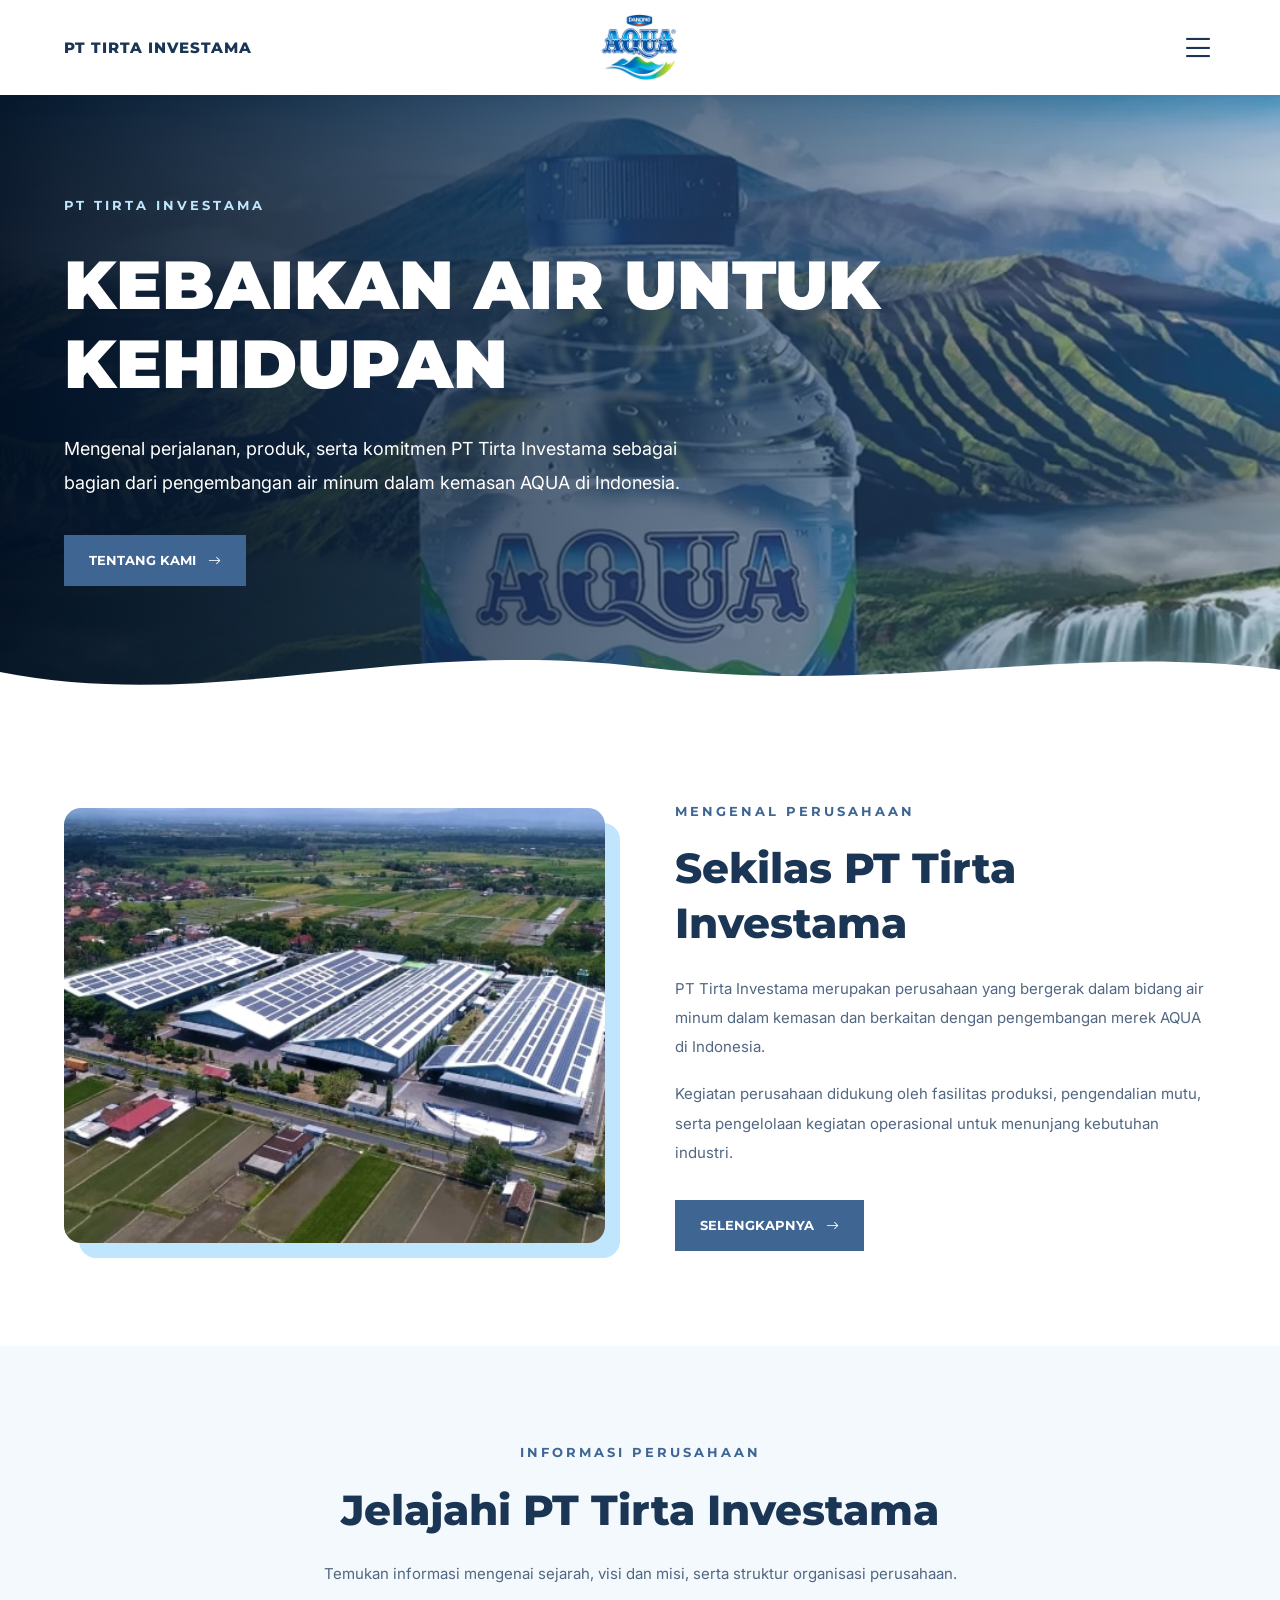
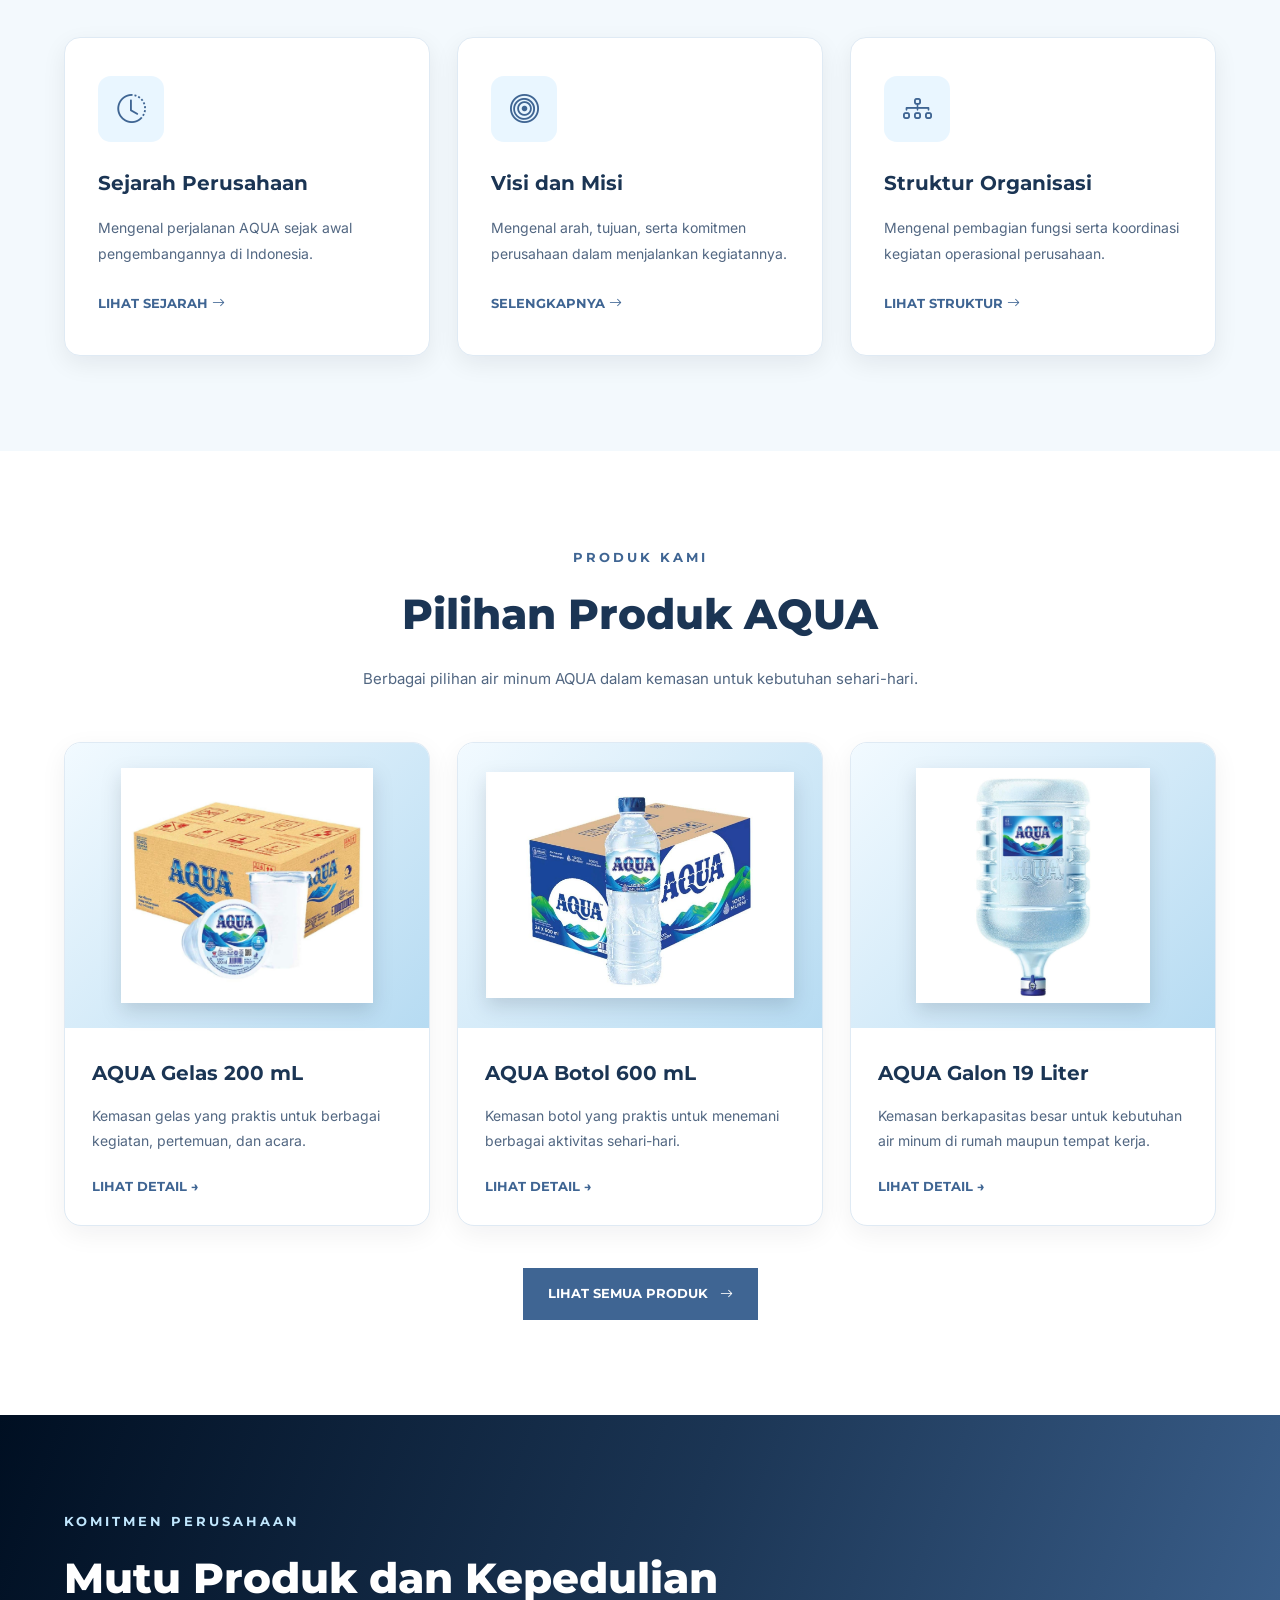
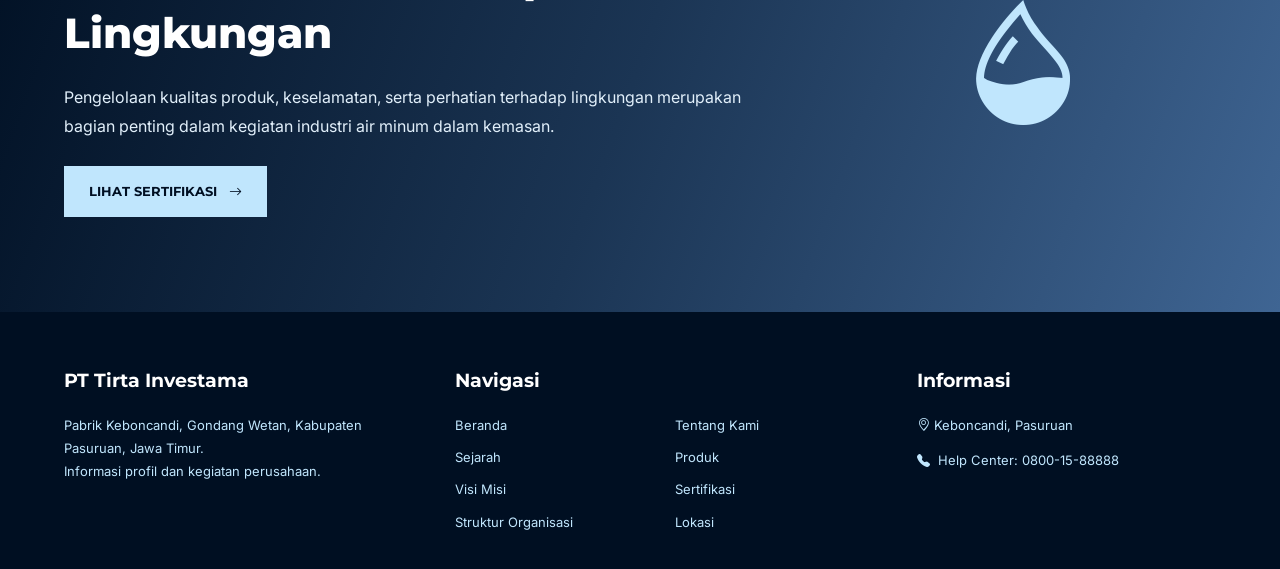
==== index.html @ d55385ab "Fix index page and navigation links" ====
<!DOCTYPE html>
<html lang="id">
<head>
<meta charset="UTF-8">
<meta name="viewport" content="width=device-width, initial-scale=1.0">

<title>Beranda | PT Tirta Investama</title>

<link href="https://fonts.googleapis.com/css2?family=Montserrat:wght@400;500;600;700;800;900&family=Inter:wght@400;500;600;700&display=swap" rel="stylesheet">

<link href="https://cdn.jsdelivr.net/npm/bootstrap-icons@1.11.3/font/bootstrap-icons.min.css" rel="stylesheet">

<style>

/* =====================================
   WARNA DAN FONT
===================================== */

:root {
    --light: #C0E6FD;
    --soft: #80AAD3;
    --medium: #5B86B6;
    --primary: #3F6593;
    --navy: #1B3554;
    --dark: #000F22;
    --bg: #F3F9FD;
}

* {
    margin: 0;
    padding: 0;
    box-sizing: border-box;
}

html {
    scroll-behavior: smooth;
}

body {
    font-family: "Inter", sans-serif;
    color: var(--navy);
    line-height: 1.8;
    background: white;
}

h1, h2, h3, h4 {
    font-family: "Montserrat", sans-serif;
}

a {
    text-decoration: none;
    color: inherit;
}

button {
    border: none;
    background: none;
    cursor: pointer;
}

.container {
    width: 90%;
    max-width: 1250px;
    margin: auto;
}

/* =====================================
   NAVBAR
===================================== */

.navbar {
    position: sticky;
    top: 0;
    z-index: 1000;
    background: white;
    box-shadow: 0 3px 18px rgba(0,15,34,.08);
}

.nav-inner {
    max-width: 1500px;
    min-height: 95px;
    margin: auto;
    padding: 10px 5%;

    display: grid;
    grid-template-columns: 1fr auto 1fr;
    align-items: center;
    gap: 15px;
}

.brand {
    font-family: "Montserrat", sans-serif;
    font-size: 15px;
    font-weight: 800;
    letter-spacing: 1px;
}

.nav-logo {
    justify-self: center;
}

.nav-logo img {
    display: block;
    width: 110px;
    height: 75px;
    object-fit: contain;
}

.menu-btn {
    justify-self: end;
    color: var(--navy);
    font-size: 35px;
    line-height: 1;
}

/* =====================================
   OVERLAY MENU
===================================== */

.overlay {
    position: fixed;
    inset: 0;
    z-index: 1100;

    background: rgba(0,15,34,.6);

    opacity: 0;
    visibility: hidden;
    transition: .3s;
}

.overlay.show {
    opacity: 1;
    visibility: visible;
}

/* =====================================
   MENU SAMPING
===================================== */

.sidebar {
    position: fixed;
    top: 0;
    right: 0;
    z-index: 1200;

    width: 480px;
    max-width: 92%;
    height: 100vh;
    height: 100dvh;

    background: white;
    overflow-y: auto;

    transform: translateX(105%);
    transition: transform .35s ease;
}

.sidebar.show {
    transform: translateX(0);
}

.sidebar-top {
    height: 100px;
    padding: 20px 35px;

    display: flex;
    align-items: center;
    justify-content: flex-end;
}

.close-btn {
    font-size: 30px;
    color: var(--navy);
}

.sidebar-links {
    display: flex;
    flex-direction: column;
    padding: 0 40px 30px;
}

.sidebar-links a {
    display: flex;
    align-items: center;
    justify-content: space-between;

    min-height: 76px;
    padding: 15px 0;

    border-bottom: 1px solid #E5E7EB;

    font-family: "Montserrat", sans-serif;
    font-size: 18px;
    font-weight: 700;
    color: #333;
}

.sidebar-links a:hover,
.sidebar-links a.active {
    color: var(--primary);
}

.sidebar-bottom {
    background: var(--navy);
    padding: 22px 40px;
}

.sidebar-bottom a {
    display: flex;
    align-items: center;
    justify-content: space-between;

    min-height: 67px;
    border-bottom: 1px solid #ffffff40;

    color: white;

    font-family: "Montserrat", sans-serif;
    font-size: 14px;
    font-weight: 600;
}

.sidebar-bottom a:last-child {
    border-bottom: none;
}

.sidebar-bottom a:hover {
    color: var(--light);
}

/* =====================================
   HERO BERANDA
===================================== */

.hero {
    position: relative;
    min-height: 610px;

    display: flex;
    align-items: center;

    overflow: hidden;
    background: var(--dark);
}

.hero-img {
    position: absolute;
    inset: 0;

    width: 100%;
    height: 100%;
    object-fit: cover;
}

.hero-overlay {
    position: absolute;
    inset: 0;

    background: linear-gradient(
        90deg,
        rgba(0,15,34,.94),
        rgba(27,53,84,.70),
        rgba(63,101,147,.25)
    );
}

.hero-content {
    position: relative;
    z-index: 2;

    width: 90%;
    max-width: 1250px;
    margin: auto;

    padding: 95px 0 115px;
    color: white;
}

.eyebrow {
    display: block;

    font-family: "Montserrat", sans-serif;
    font-size: 13px;
    font-weight: 700;
    letter-spacing: 3px;

    color: var(--light);
}

.hero h1 {
    max-width: 820px;

    margin: 28px 0;

    font-size: clamp(38px, 5.3vw, 72px);
    font-weight: 900;
    line-height: 1.17;
}

.hero p {
    max-width: 650px;
    font-size: 18px;
    line-height: 1.9;
}

.hero-wave {
    position: absolute;
    bottom: -1px;
    left: 0;
    width: 100%;
    line-height: 0;
}

.hero-wave svg {
    display: block;
    width: 100%;
    height: 68px;
}

/* =====================================
   TOMBOL
===================================== */

.btn {
    display: inline-flex;
    align-items: center;
    justify-content: center;
    gap: 12px;

    padding: 14px 25px;

    background: var(--primary);
    color: white;

    font-family: "Montserrat", sans-serif;
    font-size: 13px;
    font-weight: 700;

    transition: .25s;
}

.btn:hover {
    background: var(--navy);
}

.btn-light {
    background: var(--light);
    color: var(--dark);
}

.btn-light:hover {
    background: white;
    color: var(--dark);
}

.hero .btn {
    margin-top: 35px;
}

/* =====================================
   SECTION UMUM
===================================== */

.section {
    padding: 95px 0;
}

.section-soft {
    background: var(--bg);
}

.section-label {
    display: block;

    font-family: "Montserrat", sans-serif;
    font-size: 13px;
    font-weight: 700;
    letter-spacing: 3px;

    color: var(--primary);
}

.section-title {
    font-size: clamp(29px,4vw,42px);
    font-weight: 800;
    line-height: 1.3;

    margin: 18px 0 23px;
}

.section-text {
    color: #526782;
    font-size: 15px;
    line-height: 1.95;
}

.center-heading {
    max-width: 790px;
    margin: 0 auto 50px;
    text-align: center;
}

.center-heading p {
    color: #526782;
    font-size: 15px;
}

/* =====================================
   PROFIL PERUSAHAAN
===================================== */

.profile-grid {
    display: grid;
    grid-template-columns: 1fr 1fr;
    align-items: center;
    gap: 70px;
}

.profile-image {
    position: relative;
}

.profile-image img {
    display: block;

    width: 100%;
    height: 435px;
    object-fit: cover;

    border-radius: 17px;
    box-shadow: 15px 15px 0 var(--light);
}

.profile-content p {
    margin-bottom: 18px;
}

.profile-content .btn {
    margin-top: 15px;
}

/* =====================================
   KARTU INFORMASI PERUSAHAAN
===================================== */

.link-grid {
    display: grid;
    grid-template-columns: repeat(3,minmax(0,1fr));
    gap: 27px;
}

.link-card {
    background: white;

    padding: 38px 33px;

    border: 1px solid #DFEAF4;
    border-radius: 16px;

    box-shadow: 0 8px 25px rgba(0,15,34,.07);
    transition: .3s;
}

.link-card:hover {
    transform: translateY(-6px);
}

.link-icon {
    display: grid;
    place-items: center;

    width: 66px;
    height: 66px;

    font-size: 29px;
    color: var(--primary);

    background: #E9F6FF;
    border-radius: 13px;

    margin-bottom: 23px;
}

.link-card h3 {
    font-size: 20px;
    margin-bottom: 14px;
}

.link-card p {
    color: #526782;
    font-size: 14px;
    margin-bottom: 22px;
}

.link-card a {
    color: var(--primary);

    font-family: "Montserrat", sans-serif;
    font-size: 13px;
    font-weight: 700;
}

/* =====================================
   PRODUK
===================================== */

.product-grid {
    display: grid;
    grid-template-columns: repeat(3,minmax(0,1fr));
    gap: 27px;
}

.product-card {
    display: flex;
    flex-direction: column;

    background: white;

    border: 1px solid #DFEAF4;
    border-radius: 17px;

    overflow: hidden;
    box-shadow: 0 8px 27px rgba(0,15,34,.06);

    transition: .3s;
}

.product-card:hover {
    transform: translateY(-5px);
}

.product-photo {
    height: 285px;
    padding: 28px;

    display: flex;
    align-items: center;
    justify-content: center;

    background: linear-gradient(
        135deg,
        #F2FAFF,
        #B6DBF2
    );
}

.product-photo img {
    display: block;

    max-width: 100%;
    max-height: 235px;
    object-fit: contain;

    filter: drop-shadow(
        0 8px 10px rgba(0,15,34,.14)
    );
}

.product-body {
    flex: 1;
    padding: 27px;

    display: flex;
    flex-direction: column;
}

.product-body h3 {
    font-size: 20px;
    margin-bottom: 12px;
}

.product-body p {
    font-size: 14px;
    color: #526782;
    flex: 1;
}

.product-body a {
    margin-top: 22px;

    color: var(--primary);

    font-family: "Montserrat", sans-serif;
    font-size: 13px;
    font-weight: 700;
}

.section-action {
    text-align: center;
    margin-top: 42px;
}

/* =====================================
   KOMITMEN
===================================== */

.commitment {
    background: linear-gradient(
        110deg,
        #000F22,
        #1B3554,
        #3F6593
    );

    color: white;
}

.commitment-grid {
    display: grid;
    grid-template-columns: 1.3fr .7fr;
    gap: 50px;
    align-items: center;
}

.commitment .section-label {
    color: var(--light);
}

.commitment p {
    max-width: 700px;
    margin-bottom: 25px;
    color: #E1EFFA;
}

.commitment-icon {
    font-size: 125px;
    text-align: center;
    color: var(--light);
}

/* =====================================
   FOOTER
===================================== */

.footer {
    background: var(--dark);
    color: white;

    padding: 52px 5% 35px;
}

.footer-grid {
    max-width: 1250px;
    margin: auto;

    display: grid;
    grid-template-columns: 1fr 1.2fr .85fr;
    gap: 40px;
}

.footer h3 {
    font-size: 19px;
    margin-bottom: 15px;
}

.footer p,
.footer a {
    font-size: 13px;
    color: var(--light);
    line-height: 1.8;
}

.footer-nav {
    display: grid;
    grid-template-columns: repeat(2,minmax(0,1fr));
    gap: 9px 17px;
}

.footer a:hover {
    color: white;
}

.help-link {
    display: inline-flex;
    align-items: center;
    gap: 8px;

    margin-top: 12px;
}

/* =====================================
   RESPONSIVE
===================================== */

@media(max-width:950px) {

    .profile-grid,
    .commitment-grid {
        grid-template-columns: 1fr;
    }

    .link-grid,
    .product-grid {
        grid-template-columns: repeat(2,minmax(0,1fr));
    }

    .footer-grid {
        grid-template-columns: 1fr;
    }
}

@media(max-width:650px) {

    .nav-inner {
        min-height: 75px;
        padding: 8px 18px;
    }

    .brand {
        font-size: 10px;
        max-width: 120px;
    }

    .nav-logo img {
        width: 85px;
        height: 60px;
    }

    .menu-btn {
        font-size: 30px;
    }

    .sidebar-links {
        padding: 0 25px 25px;
    }

    .sidebar-links a {
        font-size: 16px;
        min-height: 70px;
    }

    .sidebar-bottom {
        padding: 20px 25px;
    }

    .hero {
        min-height: 490px;
    }

    .hero-content {
        padding: 75px 0 100px;
    }

    .hero p {
        font-size: 15px;
    }

    .section {
        padding: 65px 0;
    }

    .profile-image img {
        height: 280px;
    }

    .link-grid,
    .product-grid {
        grid-template-columns: 1fr;
    }

    .commitment-icon {
        font-size: 70px;
    }
}

</style>
</head>

<body>

<!-- =====================================
     NAVBAR
===================================== -->

<header class="navbar">

    <div class="nav-inner">

        <div class="brand">
            PT TIRTA INVESTAMA
        </div>

        <a href="index.html" class="nav-logo">

            <img
                src="Logo AQUA.jpg"
                alt="Logo AQUA">

        </a>

        <button
            class="menu-btn"
            id="openMenu"
            type="button"
            aria-label="Buka menu"
            aria-controls="sidebar"
            aria-expanded="false">

            <i class="bi bi-list"></i>

        </button>

    </div>

</header>

<!-- =====================================
     MENU HAMBURGER
===================================== -->

<div class="overlay" id="overlay"></div>

<aside
    class="sidebar"
    id="sidebar"
    aria-label="Navigasi website"
    aria-hidden="true"
    inert>

    <div class="sidebar-top">

        <button
            class="close-btn"
            id="closeMenu"
            type="button"
            aria-label="Tutup menu">

            <i class="bi bi-x-lg"></i>

        </button>

    </div>

    <nav class="sidebar-links">

        <a href="index.html" class="active">
            Beranda <span>›</span>
        </a>

        <a href="2beranda.html">
            Tentang Kami <span>›</span>
        </a>

        <a href="3sejarah.html">
            Sejarah Perusahaan <span>›</span>
        </a>

        <a href="4produk.html">
            Produk Kami <span>›</span>
        </a>

        <a href="6visimisi.html">
            Visi dan Misi <span>›</span>
        </a>

        <a href="7sertifikasi.html">
            Sertifikasi <span>›</span>
        </a>

        <a href="8struktural.html">
            Struktur Organisasi <span>›</span>
        </a>

    </nav>

    <div class="sidebar-bottom">

        <a href="9lokasi.html">
            LOKASI PERUSAHAAN <span>›</span>
        </a>

        <a href="tel:08001588888">
            HELP CENTER: 0800-15-88888

            <i class="bi bi-telephone"></i>
        </a>

    </div>

</aside>

<main>

<!-- =====================================
     HERO BERANDA
===================================== -->

<section class="hero">

    <img
        class="hero-img"
        src="gambar gunung.webp"
        alt="Pemandangan pegunungan dan produk AQUA">

    <div class="hero-overlay"></div>

    <div class="hero-content">

        <span class="eyebrow">
            PT TIRTA INVESTAMA
        </span>

        <h1>
            KEBAIKAN AIR UNTUK KEHIDUPAN
        </h1>

        <p>
            Mengenal perjalanan, produk,
            serta komitmen PT Tirta Investama
            sebagai bagian dari pengembangan
            air minum dalam kemasan AQUA
            di Indonesia.
        </p>

        <a href="2beranda.html" class="btn">

            TENTANG KAMI

            <i class="bi bi-arrow-right"></i>

        </a>

    </div>

    <div class="hero-wave">

        <svg
            viewBox="0 0 1440 90"
            preserveAspectRatio="none"
            xmlns="http://www.w3.org/2000/svg">

            <path
                fill="#ffffff"
                d="M0 45 C240 100 440 0 720 38
                   C1000 78 1200 5 1440 42
                   L1440 90 L0 90 Z"/>

        </svg>

    </div>

</section>

<!-- =====================================
     SEKILAS PERUSAHAAN
===================================== -->

<section class="section">

    <div class="container profile-grid">

        <div class="profile-image">

            <img
                src="pabrik.jpg"
                alt="Foto fasilitas pabrik AQUA">

        </div>

        <div class="profile-content">

            <span class="section-label">
                MENGENAL PERUSAHAAN
            </span>

            <h2 class="section-title">
                Sekilas PT Tirta Investama
            </h2>

            <p class="section-text">
                PT Tirta Investama merupakan perusahaan
                yang bergerak dalam bidang air minum
                dalam kemasan dan berkaitan dengan
                pengembangan merek AQUA di Indonesia.
            </p>

            <p class="section-text">
                Kegiatan perusahaan didukung oleh
                fasilitas produksi, pengendalian mutu,
                serta pengelolaan kegiatan operasional
                untuk menunjang kebutuhan industri.
            </p>

            <a href="2beranda.html" class="btn">

                SELENGKAPNYA

                <i class="bi bi-arrow-right"></i>

            </a>

        </div>

    </div>

</section>

<!-- =====================================
     INFORMASI PERUSAHAAN
===================================== -->

<section class="section section-soft">

    <div class="container">

        <div class="center-heading">

            <span class="section-label">
                INFORMASI PERUSAHAAN
            </span>

            <h2 class="section-title">
                Jelajahi PT Tirta Investama
            </h2>

            <p>
                Temukan informasi mengenai sejarah,
                visi dan misi, serta struktur organisasi
                perusahaan.
            </p>

        </div>

        <div class="link-grid">

            <!-- SEJARAH -->

            <article class="link-card">

                <div class="link-icon">
                    <i class="bi bi-clock-history"></i>
                </div>

                <h3>Sejarah Perusahaan</h3>

                <p>
                    Mengenal perjalanan AQUA
                    sejak awal pengembangannya
                    di Indonesia.
                </p>

                <a href="3sejarah.html">

                    LIHAT SEJARAH

                    <i class="bi bi-arrow-right"></i>

                </a>

            </article>

            <!-- VISI MISI -->

            <article class="link-card">

                <div class="link-icon">
                    <i class="bi bi-bullseye"></i>
                </div>

                <h3>Visi dan Misi</h3>

                <p>
                    Mengenal arah, tujuan,
                    serta komitmen perusahaan
                    dalam menjalankan kegiatannya.
                </p>

                <a href="6visimisi.html">

                    SELENGKAPNYA

                    <i class="bi bi-arrow-right"></i>

                </a>

            </article>

            <!-- STRUKTUR ORGANISASI -->

            <article class="link-card">

                <div class="link-icon">
                    <i class="bi bi-diagram-3"></i>
                </div>

                <h3>Struktur Organisasi</h3>

                <p>
                    Mengenal pembagian fungsi
                    serta koordinasi kegiatan
                    operasional perusahaan.
                </p>

                <a href="8struktural.html">

                    LIHAT STRUKTUR

                    <i class="bi bi-arrow-right"></i>

                </a>

            </article>

        </div>

    </div>

</section>

<!-- =====================================
     PRODUK KAMI
===================================== -->

<section class="section">

    <div class="container">

        <div class="center-heading">

            <span class="section-label">
                PRODUK KAMI
            </span>

            <h2 class="section-title">
                Pilihan Produk AQUA
            </h2>

            <p>
                Berbagai pilihan air minum AQUA
                dalam kemasan untuk kebutuhan
                sehari-hari.
            </p>

        </div>

        <div class="product-grid">

            <!-- PRODUK GELAS -->

            <article class="product-card">

                <div class="product-photo">

                    <img
                        data-image="gelas 200ml"
                        alt="AQUA Gelas 200 mL">

                </div>

                <div class="product-body">

                    <h3>AQUA Gelas 200 mL</h3>

                    <p>
                        Kemasan gelas yang praktis
                        untuk berbagai kegiatan,
                        pertemuan, dan acara.
                    </p>

                    <a href="5detailproduk.html?produk=gelas-200">
                        LIHAT DETAIL →
                    </a>

                </div>

            </article>

            <!-- PRODUK BOTOL -->

            <article class="product-card">

                <div class="product-photo">

                    <img
                        data-image="600 ml"
                        alt="AQUA Botol 600 mL">

                </div>

                <div class="product-body">

                    <h3>AQUA Botol 600 mL</h3>

                    <p>
                        Kemasan botol yang praktis
                        untuk menemani berbagai
                        aktivitas sehari-hari.
                    </p>

                    <a href="5detailproduk.html?produk=botol-600">
                        LIHAT DETAIL →
                    </a>

                </div>

            </article>

            <!-- PRODUK GALON -->

            <article class="product-card">

                <div class="product-photo">

                    <img
                        data-image="galon"
                        alt="AQUA Galon 19 Liter">

                </div>

                <div class="product-body">

                    <h3>AQUA Galon 19 Liter</h3>

                    <p>
                        Kemasan berkapasitas besar
                        untuk kebutuhan air minum
                        di rumah maupun tempat kerja.
                    </p>

                    <a href="5detailproduk.html?produk=galon-19">
                        LIHAT DETAIL →
                    </a>

                </div>

            </article>

        </div>

        <div class="section-action">

            <a href="4produk.html" class="btn">

                LIHAT SEMUA PRODUK

                <i class="bi bi-arrow-right"></i>

            </a>

        </div>

    </div>

</section>

<!-- =====================================
     KOMITMEN PERUSAHAAN
===================================== -->

<section class="section commitment">

    <div class="container commitment-grid">

        <div>

            <span class="section-label">
                KOMITMEN PERUSAHAAN
            </span>

            <h2 class="section-title">
                Mutu Produk dan Kepedulian Lingkungan
            </h2>

            <p>
                Pengelolaan kualitas produk,
                keselamatan, serta perhatian
                terhadap lingkungan merupakan
                bagian penting dalam kegiatan
                industri air minum dalam kemasan.
            </p>

            <a href="7sertifikasi.html" class="btn btn-light">

                LIHAT SERTIFIKASI

                <i class="bi bi-arrow-right"></i>

            </a>

        </div>

        <div class="commitment-icon">

            <i class="bi bi-droplet-half"></i>

        </div>

    </div>

</section>

</main>

<!-- =====================================
     FOOTER TANPA KONTAK KAMI
===================================== -->

<footer class="footer">

    <div class="footer-grid">

        <!-- PROFIL PERUSAHAAN -->

        <div>

            <h3>PT Tirta Investama</h3>

            <p>
                Pabrik Keboncandi,
                Gondang Wetan,
                Kabupaten Pasuruan,
                Jawa Timur.
            </p>

            <p>
                Informasi profil dan kegiatan perusahaan.
            </p>

        </div>

        <!-- NAVIGASI -->

        <div>

            <h3>Navigasi</h3>

            <nav class="footer-nav">

                <a href="index.html">
                    Beranda
                </a>

                <a href="2beranda.html">
                    Tentang Kami
                </a>

                <a href="3sejarah.html">
                    Sejarah
                </a>

                <a href="4produk.html">
                    Produk
                </a>

                <a href="6visimisi.html">
                    Visi Misi
                </a>

                <a href="7sertifikasi.html">
                    Sertifikasi
                </a>

                <a href="8struktural.html">
                    Struktur Organisasi
                </a>

                <a href="9lokasi.html">
                    Lokasi
                </a>

            </nav>

        </div>

        <!-- INFORMASI -->

        <div>

            <h3>Informasi</h3>

            <p>

                <i class="bi bi-geo-alt"></i>

                Keboncandi, Pasuruan

            </p>

            <a
                class="help-link"
                href="tel:08001588888">

                <i class="bi bi-telephone-fill"></i>

                Help Center: 0800-15-88888

            </a>

        </div>

    </div>

</footer>

<!-- =====================================
     JAVASCRIPT
===================================== -->

<script>

/* =====================================
   MENU HAMBURGER
===================================== */

const sidebar =
    document.getElementById("sidebar");

const overlay =
    document.getElementById("overlay");

const openBtn =
    document.getElementById("openMenu");

const closeBtn =
    document.getElementById("closeMenu");

let focusBeforeMenu = null;

function openNav() {

    focusBeforeMenu = document.activeElement;

    sidebar.removeAttribute("inert");

    sidebar.classList.add("show");

    overlay.classList.add("show");

    sidebar.setAttribute(
        "aria-hidden",
        "false"
    );

    openBtn.setAttribute(
        "aria-expanded",
        "true"
    );

    document.body.style.overflow = "hidden";

    closeBtn.focus();
}

function closeNav() {

    sidebar.classList.remove("show");

    overlay.classList.remove("show");

    sidebar.setAttribute(
        "aria-hidden",
        "true"
    );

    sidebar.setAttribute("inert", "");

    openBtn.setAttribute(
        "aria-expanded",
        "false"
    );

    document.body.style.overflow = "";

    if (focusBeforeMenu) {
        focusBeforeMenu.focus();
    }
}

openBtn.addEventListener(
    "click",
    openNav
);

closeBtn.addEventListener(
    "click",
    closeNav
);

overlay.addEventListener(
    "click",
    closeNav
);

document.addEventListener(
    "keydown",
    function(event) {

        if (
            event.key === "Escape" &&
            sidebar.classList.contains("show")
        ) {
            closeNav();
        }
    }
);

/* =====================================
   MEMUAT GAMBAR PRODUK OTOMATIS
===================================== */

const extensions = [
    ".jpg",
    ".jpeg",
    ".png",
    ".webp",
    ".jfif",
    ".JPG",
    ".JPEG",
    ".PNG",
    ".WEBP",
    ".JFIF"
];

document.querySelectorAll(
    "[data-image]"
).forEach(function(img) {

    const baseName = img.dataset.image;

    let index = 0;

    img.style.visibility = "hidden";

    function tryImage() {

        if (index >= extensions.length) {
            return;
        }

        const fileName =
            baseName + extensions[index++];

        const testImage = new Image();

        testImage.onload = function() {

            img.src = fileName;

            img.style.visibility = "visible";
        };

        testImage.onerror = tryImage;

        testImage.src = fileName;
    }

    tryImage();

});

</script>

</body>
</html>
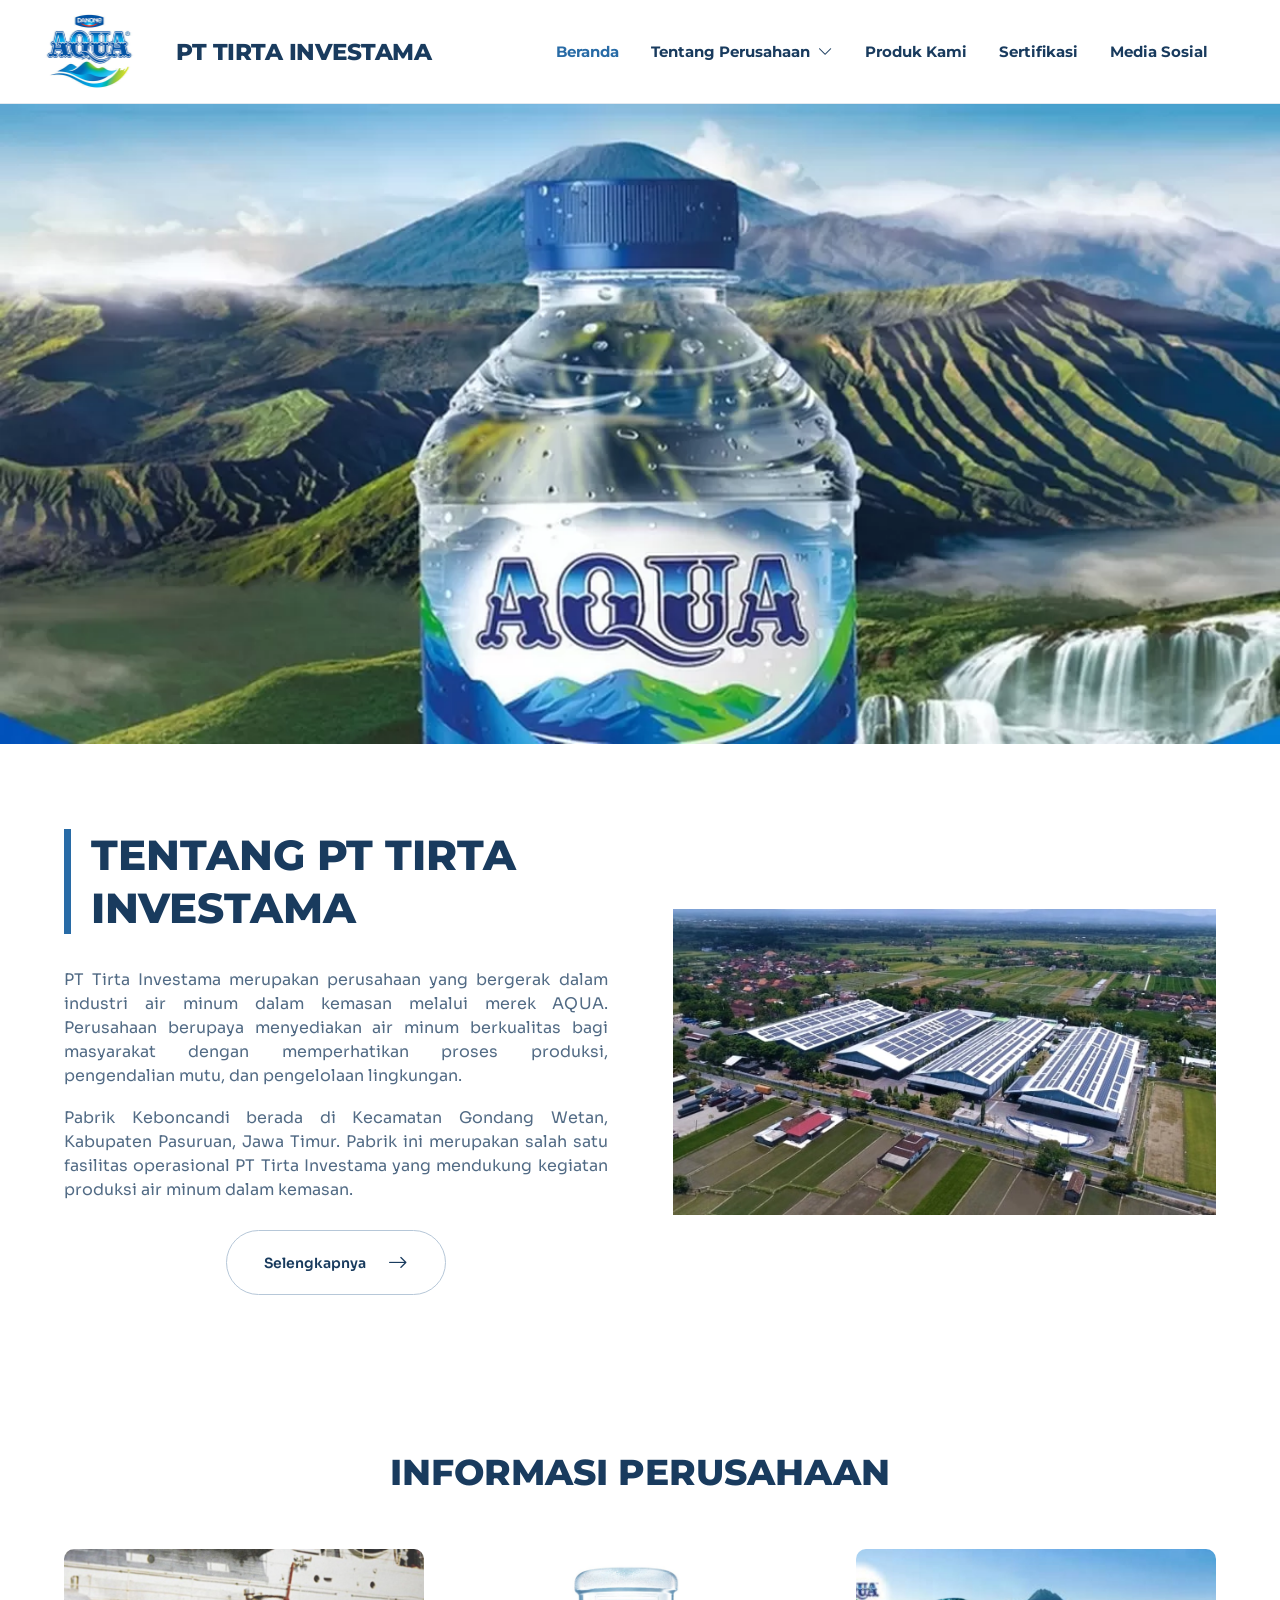
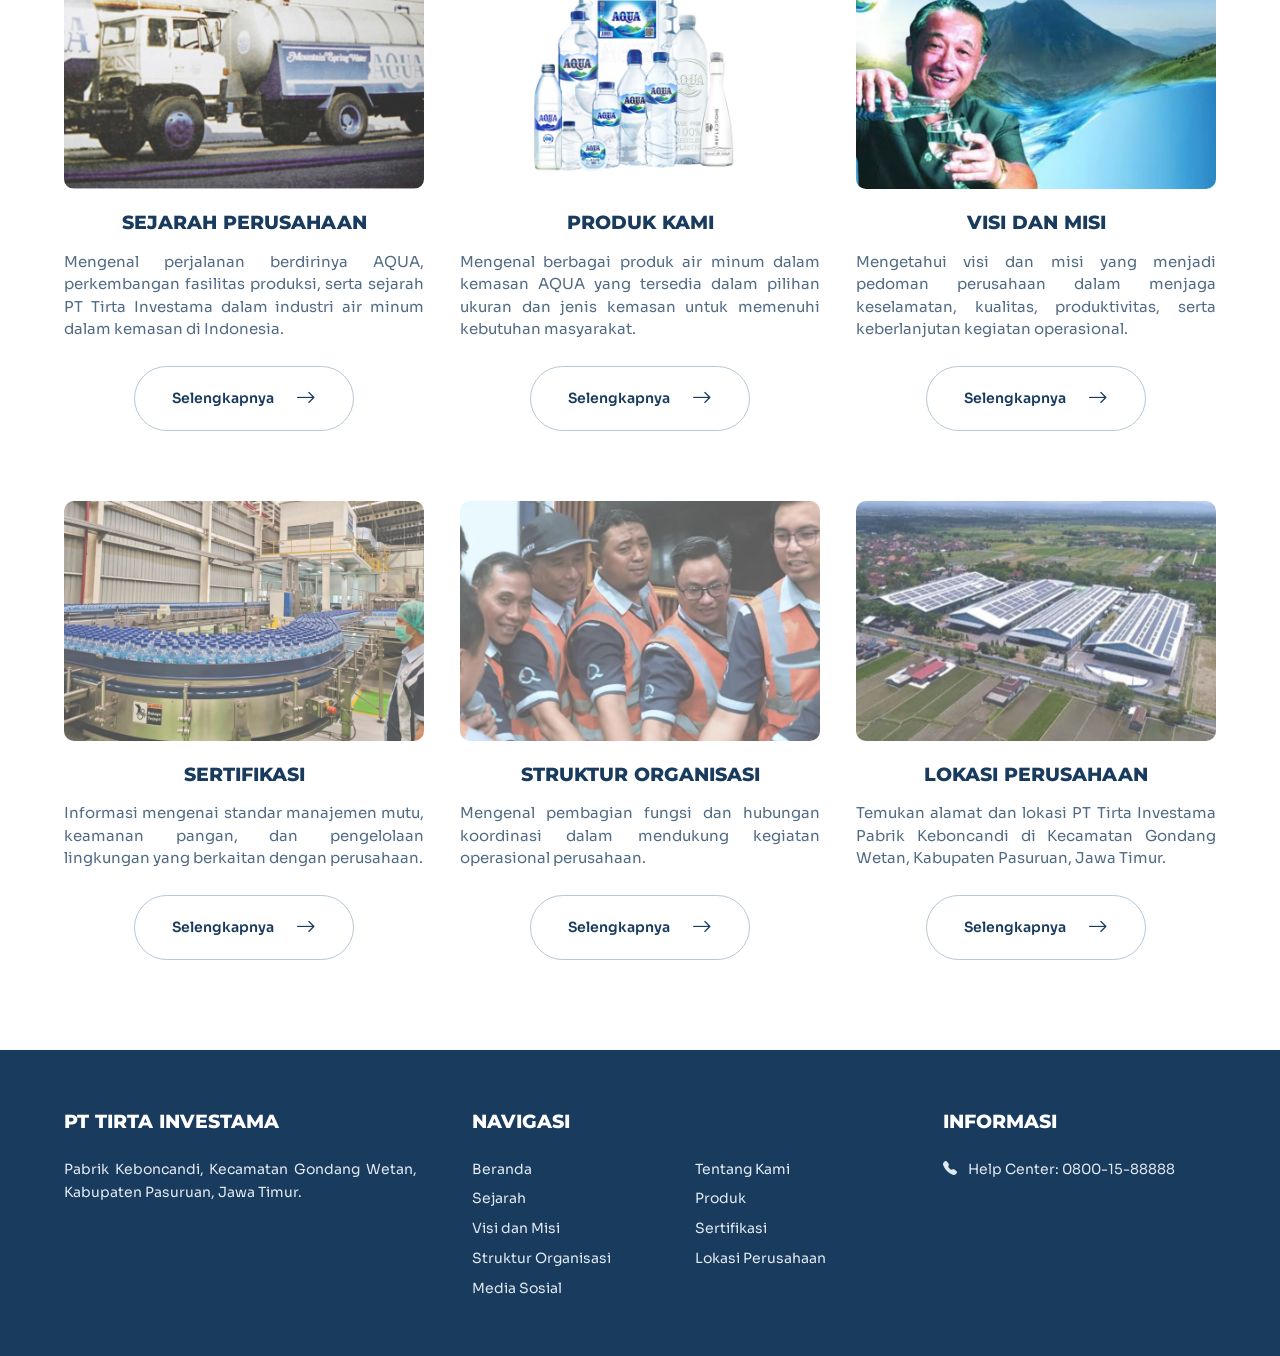
==== commit 4cbaff7e: "first commit" ====
--- a/index.html
+++ b/index.html
@@ -1,29 +1,21 @@
+
 <!DOCTYPE html>
 <html lang="id">
 <head>
 <meta charset="UTF-8">
 <meta name="viewport" content="width=device-width, initial-scale=1.0">
-
 <title>Beranda | PT Tirta Investama</title>
 
-<link href="https://fonts.googleapis.com/css2?family=Montserrat:wght@400;500;600;700;800;900&family=Inter:wght@400;500;600;700&display=swap" rel="stylesheet">
-
+<link href="https://fonts.googleapis.com/css2?family=Montserrat:wght@400;500;600;700;800;900&family=Sora:wght@400;500;600;700;800&display=swap" rel="stylesheet">
 <link href="https://cdn.jsdelivr.net/npm/bootstrap-icons@1.11.3/font/bootstrap-icons.min.css" rel="stylesheet">
 
 <style>
-
-/* =====================================
-   WARNA DAN FONT
-===================================== */
-
 :root {
-    --light: #C0E6FD;
-    --soft: #80AAD3;
-    --medium: #5B86B6;
-    --primary: #3F6593;
-    --navy: #1B3554;
-    --dark: #000F22;
-    --bg: #F3F9FD;
+    --navy: #193b5e;
+    --primary: #286ba6;
+    --text: #526b85;
+    --bg: #f2f8fd;
+    --border: #e2e9f0;
 }
 
 * {
@@ -37,1515 +29,1143 @@
 }
 
 body {
-    font-family: "Inter", sans-serif;
+    font-family: "Sora", sans-serif;
     color: var(--navy);
-    line-height: 1.8;
     background: white;
-}
-
-h1, h2, h3, h4 {
-    font-family: "Montserrat", sans-serif;
+    overflow-x: hidden;
 }
 
 a {
+    color: inherit;
     text-decoration: none;
-    color: inherit;
 }
 
 button {
+    font: inherit;
     border: none;
     background: none;
     cursor: pointer;
 }
 
-.container {
-    width: 90%;
-    max-width: 1250px;
-    margin: auto;
-}
-
 /* =====================================
-   NAVBAR
+   HEADER PUTIH - TETAP
 ===================================== */
 
 .navbar {
     position: sticky;
     top: 0;
     z-index: 1000;
-    background: white;
-    box-shadow: 0 3px 18px rgba(0,15,34,.08);
+    width: 100%;
+    background: #fff;
+    border-bottom: 1px solid var(--border);
 }
 
 .nav-inner {
-    max-width: 1500px;
-    min-height: 95px;
-    margin: auto;
-    padding: 10px 5%;
-
-    display: grid;
-    grid-template-columns: 1fr auto 1fr;
+    width: 100%;
+    min-height: 103px;
+    padding: 0 5% 0 20px;
+    display: flex;
     align-items: center;
-    gap: 15px;
+    justify-content: space-between;
+    gap: 20px;
 }
 
 .brand {
+    display: flex;
+    align-items: center;
+    gap: 16px;
+    flex-shrink: 0;
+}
+
+.brand img {
+    width: 140px;
+    height: 75px;
+    display: block;
+    object-fit: contain;
+}
+
+.brand-text {
     font-family: "Montserrat", sans-serif;
-    font-size: 15px;
+    font-size: 23px;
     font-weight: 800;
-    letter-spacing: 1px;
-}
-
-.nav-logo {
-    justify-self: center;
-}
-
-.nav-logo img {
-    display: block;
-    width: 110px;
-    height: 75px;
-    object-fit: contain;
-}
-
-.menu-btn {
-    justify-self: end;
+    letter-spacing: -0.5px;
     color: var(--navy);
-    font-size: 35px;
-    line-height: 1;
-}
-
-/* =====================================
-   OVERLAY MENU
-===================================== */
-
-.overlay {
-    position: fixed;
-    inset: 0;
-    z-index: 1100;
-
-    background: rgba(0,15,34,.6);
-
-    opacity: 0;
-    visibility: hidden;
-    transition: .3s;
-}
-
-.overlay.show {
-    opacity: 1;
-    visibility: visible;
-}
-
-/* =====================================
-   MENU SAMPING
-===================================== */
-
-.sidebar {
-    position: fixed;
-    top: 0;
-    right: 0;
-    z-index: 1200;
-
-    width: 480px;
-    max-width: 92%;
-    height: 100vh;
-    height: 100dvh;
-
-    background: white;
-    overflow-y: auto;
-
-    transform: translateX(105%);
-    transition: transform .35s ease;
-}
-
-.sidebar.show {
-    transform: translateX(0);
-}
-
-.sidebar-top {
-    height: 100px;
-    padding: 20px 35px;
-
+    white-space: nowrap;
+}
+
+.nav-links {
+    margin-left: auto;
     display: flex;
     align-items: center;
     justify-content: flex-end;
-}
-
-.close-btn {
-    font-size: 30px;
+    gap: 16px;
+}
+
+.nav-links > a,
+.dropdown-toggle {
+    display: inline-flex;
+    align-items: center;
+    gap: 8px;
+    padding: 12px 8px;
+    font-family: "Montserrat", sans-serif;
+    font-size: 15px;
+    font-weight: 700;
     color: var(--navy);
-}
-
-.sidebar-links {
+    white-space: nowrap;
+    transition: color 0.2s;
+}
+
+.nav-links > a:hover,
+.nav-links > a.active,
+.dropdown-toggle:hover,
+.dropdown-toggle[aria-expanded="true"] {
+    color: var(--primary);
+}
+
+.dropdown {
+    position: relative;
+}
+
+.dropdown-menu {
+    position: absolute;
+    top: calc(100% + 6px);
+    left: 0;
+    min-width: 240px;
+    padding: 9px 0;
+    background: white;
+    border: 1px solid #e0eaf2;
+    border-radius: 8px;
+    box-shadow: 0 12px 30px rgba(0,20,50,.12);
+    opacity: 0;
+    visibility: hidden;
+    transform: translateY(8px);
+    transition: .2s;
+    z-index: 1100;
+}
+
+.dropdown.open .dropdown-menu {
+    opacity: 1;
+    visibility: visible;
+    transform: translateY(0);
+}
+
+.dropdown-menu a {
+    display: block;
+    padding: 12px 18px;
+    font-family: "Montserrat", sans-serif;
+    font-size: 13px;
+    font-weight: 600;
+    color: var(--navy);
+}
+
+.dropdown-menu a:hover,
+.dropdown-menu a.active {
+    background: var(--bg);
+    color: var(--primary);
+}
+
+.mobile-toggle {
+    display: none;
+    color: var(--navy);
+    font-size: 28px;
+}
+
+/* =====================================
+   FOTO HEADER GUNUNG
+   HANYA GAMBAR, TANPA TULISAN
+===================================== */
+
+.hero-banner {
+    width: 100%;
+    overflow: hidden;
+    background: white;
+}
+
+.hero-banner img {
+    display: block;
+    width: 100%;
+    height: auto;
+    object-fit: contain;
+}
+
+/* =====================================
+   TENTANG PT TIRTA INVESTAMA
+===================================== */
+
+.about-section {
+    padding: 85px 5%;
+    background: white;
+}
+
+.container {
+    width: 100%;
+    max-width: 1400px;
+    margin: 0 auto;
+}
+
+.about-grid {
+    display: grid;
+    grid-template-columns: 1fr 1fr;
+    align-items: center;
+    gap: 65px;
+}
+
+.about-text h2 {
+    font-family: "Montserrat", sans-serif;
+    font-size: clamp(30px, 3.5vw, 42px);
+    font-weight: 800;
+    line-height: 1.25;
+    padding-left: 20px;
+    border-left: 7px solid var(--primary);
+    margin-bottom: 34px;
+}
+
+.about-text p {
+    font-family: "Sora", sans-serif;
+    font-size: 16px;
+    font-weight: 400;
+    line-height: 1.5;
+    color: var(--text);
+    text-align: justify;
+    text-justify: inter-word;
+    margin-bottom: 18px;
+}
+
+.about-image img {
+    display: block;
+    width: 100%;
+    height: auto;
+    max-height: 440px;
+    object-fit: cover;
+}
+
+.about-button {
+    text-align: center;
+    margin-top: 28px;
+}
+
+/* =====================================
+   TOMBOL
+===================================== */
+
+.btn-more {
+    display: inline-flex;
+    align-items: center;
+    justify-content: center;
+    gap: 22px;
+    min-width: 220px;
+    padding: 19px 28px;
+    background: white;
+    color: var(--navy);
+    border: 1px solid #b6c7d8;
+    border-radius: 40px;
+    font-family: "Sora", sans-serif;
+    font-size: 14px;
+    font-weight: 600;
+    transition: .25s;
+}
+
+.btn-more i {
+    font-size: 20px;
+}
+
+.btn-more:hover {
+    color: white;
+    background: var(--primary);
+    border-color: var(--primary);
+}
+
+/* =====================================
+   ENAM KARTU INFORMASI PERUSAHAAN
+===================================== */
+
+.information-section {
+    padding: 70px 5% 90px;
+    background: white;
+}
+
+.information-title {
+    font-family: "Montserrat", sans-serif;
+    font-size: clamp(28px, 3vw, 36px);
+    font-weight: 800;
+    text-align: center;
+    margin-bottom: 55px;
+}
+
+.information-grid {
+    display: grid;
+    grid-template-columns: repeat(3, minmax(0, 1fr));
+    column-gap: 36px;
+    row-gap: 70px;
+}
+
+.information-card {
     display: flex;
     flex-direction: column;
-    padding: 0 40px 30px;
-}
-
-.sidebar-links a {
-    display: flex;
-    align-items: center;
-    justify-content: space-between;
-
-    min-height: 76px;
-    padding: 15px 0;
-
-    border-bottom: 1px solid #E5E7EB;
-
-    font-family: "Montserrat", sans-serif;
-    font-size: 18px;
-    font-weight: 700;
-    color: #333;
-}
-
-.sidebar-links a:hover,
-.sidebar-links a.active {
-    color: var(--primary);
-}
-
-.sidebar-bottom {
-    background: var(--navy);
-    padding: 22px 40px;
-}
-
-.sidebar-bottom a {
-    display: flex;
-    align-items: center;
-    justify-content: space-between;
-
-    min-height: 67px;
-    border-bottom: 1px solid #ffffff40;
-
-    color: white;
-
-    font-family: "Montserrat", sans-serif;
-    font-size: 14px;
-    font-weight: 600;
-}
-
-.sidebar-bottom a:last-child {
-    border-bottom: none;
-}
-
-.sidebar-bottom a:hover {
-    color: var(--light);
-}
-
-/* =====================================
-   HERO BERANDA
-===================================== */
-
-.hero {
-    position: relative;
-    min-height: 610px;
-
-    display: flex;
-    align-items: center;
-
+    min-width: 0;
+}
+
+.information-image {
+    width: 100%;
+    height: 240px;
+    margin-bottom: 20px;
     overflow: hidden;
-    background: var(--dark);
-}
-
-.hero-img {
-    position: absolute;
-    inset: 0;
-
+    border-radius: 10px;
+    background: var(--bg);
+}
+
+.information-image img {
+    display: block;
     width: 100%;
     height: 100%;
     object-fit: cover;
-}
-
-.hero-overlay {
-    position: absolute;
-    inset: 0;
-
-    background: linear-gradient(
-        90deg,
-        rgba(0,15,34,.94),
-        rgba(27,53,84,.70),
-        rgba(63,101,147,.25)
-    );
-}
-
-.hero-content {
-    position: relative;
-    z-index: 2;
-
-    width: 90%;
-    max-width: 1250px;
-    margin: auto;
-
-    padding: 95px 0 115px;
+    transition: transform .3s;
+}
+
+.information-card:hover .information-image img {
+    transform: scale(1.03);
+}
+
+.information-card h3 {
+    font-family: "Montserrat", sans-serif;
+    font-size: 19px;
+    font-weight: 800;
+    line-height: 1.45;
+    text-align: center;
+    margin-bottom: 14px;
+}
+
+.information-card p {
+    flex: 1;
+    font-family: "Sora", sans-serif;
+    font-size: 15px;
+    font-weight: 400;
+    line-height: 1.5;
+    color: var(--text);
+    text-align: justify;
+    text-justify: inter-word;
+}
+
+.information-button {
+    text-align: center;
+    margin-top: 25px;
+}
+
+/* =====================================
+   FOOTER - TETAP TIGA KOLOM
+===================================== */
+
+.footer {
+    background: var(--navy);
     color: white;
-}
-
-.eyebrow {
-    display: block;
-
+    padding: 60px 5% 55px;
+}
+
+.footer-container {
+    max-width: 1400px;
+    margin: 0 auto;
+}
+
+.footer-grid {
+    display: grid;
+    grid-template-columns: 1.1fr 1.3fr .85fr;
+    gap: 55px;
+}
+
+.footer h3 {
     font-family: "Montserrat", sans-serif;
-    font-size: 13px;
-    font-weight: 700;
-    letter-spacing: 3px;
-
-    color: var(--light);
-}
-
-.hero h1 {
-    max-width: 820px;
-
-    margin: 28px 0;
-
-    font-size: clamp(38px, 5.3vw, 72px);
-    font-weight: 900;
-    line-height: 1.17;
-}
-
-.hero p {
-    max-width: 650px;
-    font-size: 18px;
-    line-height: 1.9;
-}
-
-.hero-wave {
-    position: absolute;
-    bottom: -1px;
-    left: 0;
-    width: 100%;
-    line-height: 0;
-}
-
-.hero-wave svg {
-    display: block;
-    width: 100%;
-    height: 68px;
-}
-
-/* =====================================
-   TOMBOL
-===================================== */
-
-.btn {
-    display: inline-flex;
-    align-items: center;
-    justify-content: center;
-    gap: 12px;
-
-    padding: 14px 25px;
-
-    background: var(--primary);
-    color: white;
-
-    font-family: "Montserrat", sans-serif;
-    font-size: 13px;
-    font-weight: 700;
-
-    transition: .25s;
-}
-
-.btn:hover {
-    background: var(--navy);
-}
-
-.btn-light {
-    background: var(--light);
-    color: var(--dark);
-}
-
-.btn-light:hover {
-    background: white;
-    color: var(--dark);
-}
-
-.hero .btn {
-    margin-top: 35px;
-}
-
-/* =====================================
-   SECTION UMUM
-===================================== */
-
-.section {
-    padding: 95px 0;
-}
-
-.section-soft {
-    background: var(--bg);
-}
-
-.section-label {
-    display: block;
-
-    font-family: "Montserrat", sans-serif;
-    font-size: 13px;
-    font-weight: 700;
-    letter-spacing: 3px;
-
-    color: var(--primary);
-}
-
-.section-title {
-    font-size: clamp(29px,4vw,42px);
+    font-size: 19px;
     font-weight: 800;
-    line-height: 1.3;
-
-    margin: 18px 0 23px;
-}
-
-.section-text {
-    color: #526782;
-    font-size: 15px;
-    line-height: 1.95;
-}
-
-.center-heading {
-    max-width: 790px;
-    margin: 0 auto 50px;
-    text-align: center;
-}
-
-.center-heading p {
-    color: #526782;
-    font-size: 15px;
-}
-
-/* =====================================
-   PROFIL PERUSAHAAN
-===================================== */
-
-.profile-grid {
+    margin-bottom: 25px;
+}
+
+.footer p,
+.footer a {
+    font-family: "Sora", sans-serif;
+    color: #e1eaf3;
+    font-size: 14px;
+    line-height: 1.7;
+}
+
+.footer p {
+    text-align: justify;
+}
+
+.footer-nav {
     display: grid;
     grid-template-columns: 1fr 1fr;
-    align-items: center;
-    gap: 70px;
-}
-
-.profile-image {
-    position: relative;
-}
-
-.profile-image img {
+    gap: 6px 30px;
+}
+
+.footer-nav a {
     display: block;
-
-    width: 100%;
-    height: 435px;
-    object-fit: cover;
-
-    border-radius: 17px;
-    box-shadow: 15px 15px 0 var(--light);
-}
-
-.profile-content p {
-    margin-bottom: 18px;
-}
-
-.profile-content .btn {
-    margin-top: 15px;
-}
-
-/* =====================================
-   KARTU INFORMASI PERUSAHAAN
-===================================== */
-
-.link-grid {
-    display: grid;
-    grid-template-columns: repeat(3,minmax(0,1fr));
-    gap: 27px;
-}
-
-.link-card {
-    background: white;
-
-    padding: 38px 33px;
-
-    border: 1px solid #DFEAF4;
-    border-radius: 16px;
-
-    box-shadow: 0 8px 25px rgba(0,15,34,.07);
-    transition: .3s;
-}
-
-.link-card:hover {
-    transform: translateY(-6px);
-}
-
-.link-icon {
-    display: grid;
-    place-items: center;
-
-    width: 66px;
-    height: 66px;
-
-    font-size: 29px;
-    color: var(--primary);
-
-    background: #E9F6FF;
-    border-radius: 13px;
-
-    margin-bottom: 23px;
-}
-
-.link-card h3 {
-    font-size: 20px;
-    margin-bottom: 14px;
-}
-
-.link-card p {
-    color: #526782;
-    font-size: 14px;
-    margin-bottom: 22px;
-}
-
-.link-card a {
-    color: var(--primary);
-
-    font-family: "Montserrat", sans-serif;
-    font-size: 13px;
-    font-weight: 700;
-}
-
-/* =====================================
-   PRODUK
-===================================== */
-
-.product-grid {
-    display: grid;
-    grid-template-columns: repeat(3,minmax(0,1fr));
-    gap: 27px;
-}
-
-.product-card {
-    display: flex;
-    flex-direction: column;
-
-    background: white;
-
-    border: 1px solid #DFEAF4;
-    border-radius: 17px;
-
-    overflow: hidden;
-    box-shadow: 0 8px 27px rgba(0,15,34,.06);
-
-    transition: .3s;
-}
-
-.product-card:hover {
-    transform: translateY(-5px);
-}
-
-.product-photo {
-    height: 285px;
-    padding: 28px;
-
-    display: flex;
-    align-items: center;
-    justify-content: center;
-
-    background: linear-gradient(
-        135deg,
-        #F2FAFF,
-        #B6DBF2
-    );
-}
-
-.product-photo img {
-    display: block;
-
-    max-width: 100%;
-    max-height: 235px;
-    object-fit: contain;
-
-    filter: drop-shadow(
-        0 8px 10px rgba(0,15,34,.14)
-    );
-}
-
-.product-body {
-    flex: 1;
-    padding: 27px;
-
-    display: flex;
-    flex-direction: column;
-}
-
-.product-body h3 {
-    font-size: 20px;
-    margin-bottom: 12px;
-}
-
-.product-body p {
-    font-size: 14px;
-    color: #526782;
-    flex: 1;
-}
-
-.product-body a {
-    margin-top: 22px;
-
-    color: var(--primary);
-
-    font-family: "Montserrat", sans-serif;
-    font-size: 13px;
-    font-weight: 700;
-}
-
-.section-action {
-    text-align: center;
-    margin-top: 42px;
-}
-
-/* =====================================
-   KOMITMEN
-===================================== */
-
-.commitment {
-    background: linear-gradient(
-        110deg,
-        #000F22,
-        #1B3554,
-        #3F6593
-    );
-
+}
+
+.footer-nav a:hover,
+.footer-info a:hover {
     color: white;
-}
-
-.commitment-grid {
-    display: grid;
-    grid-template-columns: 1.3fr .7fr;
-    gap: 50px;
-    align-items: center;
-}
-
-.commitment .section-label {
-    color: var(--light);
-}
-
-.commitment p {
-    max-width: 700px;
-    margin-bottom: 25px;
-    color: #E1EFFA;
-}
-
-.commitment-icon {
-    font-size: 125px;
-    text-align: center;
-    color: var(--light);
-}
-
-/* =====================================
-   FOOTER
-===================================== */
-
-.footer {
-    background: var(--dark);
-    color: white;
-
-    padding: 52px 5% 35px;
-}
-
-.footer-grid {
-    max-width: 1250px;
-    margin: auto;
-
-    display: grid;
-    grid-template-columns: 1fr 1.2fr .85fr;
-    gap: 40px;
-}
-
-.footer h3 {
-    font-size: 19px;
-    margin-bottom: 15px;
-}
-
-.footer p,
-.footer a {
-    font-size: 13px;
-    color: var(--light);
-    line-height: 1.8;
-}
-
-.footer-nav {
-    display: grid;
-    grid-template-columns: repeat(2,minmax(0,1fr));
-    gap: 9px 17px;
-}
-
-.footer a:hover {
-    color: white;
-}
-
-.help-link {
-    display: inline-flex;
-    align-items: center;
-    gap: 8px;
-
-    margin-top: 12px;
+    text-decoration: underline;
+}
+
+.footer-info p {
+    text-align: left;
+}
+
+.footer-info i {
+    margin-right: 8px;
 }
 
 /* =====================================
    RESPONSIVE
 ===================================== */
 
-@media(max-width:950px) {
-
-    .profile-grid,
-    .commitment-grid {
+@media (max-width: 1250px) {
+    .brand img {
+        width: 115px;
+    }
+
+    .brand-text {
+        font-size: 19px;
+    }
+
+    .nav-links {
+        gap: 5px;
+    }
+
+    .nav-links > a,
+    .dropdown-toggle {
+        font-size: 13px;
+        padding: 12px 6px;
+    }
+
+    .footer-grid {
+        gap: 30px;
+    }
+}
+
+@media (max-width: 1050px) {
+    .nav-inner {
+        min-height: 85px;
+        padding: 10px 4%;
+        flex-wrap: wrap;
+    }
+
+    .mobile-toggle {
+        display: block;
+        margin-left: auto;
+    }
+
+    .nav-links {
+        display: none;
+        flex-direction: column;
+        align-items: stretch;
+        width: 100%;
+        margin: 0;
+        gap: 0;
+        padding: 12px 0;
+        border-top: 1px solid var(--border);
+    }
+
+    .nav-links.show {
+        display: flex;
+    }
+
+    .nav-links > a,
+    .dropdown-toggle {
+        width: 100%;
+        justify-content: space-between;
+        padding: 13px 10px;
+        font-size: 14px;
+    }
+
+    .dropdown-menu {
+        position: static;
+        display: none;
+        opacity: 1;
+        visibility: visible;
+        transform: none;
+        box-shadow: none;
+        border: none;
+        border-left: 3px solid #d9eaf7;
+        border-radius: 0;
+        margin-left: 12px;
+        padding: 0;
+    }
+
+    .dropdown.open .dropdown-menu {
+        display: block;
+    }
+
+    .about-grid {
         grid-template-columns: 1fr;
-    }
-
-    .link-grid,
-    .product-grid {
-        grid-template-columns: repeat(2,minmax(0,1fr));
+        gap: 35px;
+    }
+
+    .information-grid {
+        grid-template-columns: repeat(2, minmax(0, 1fr));
+    }
+}
+
+@media (max-width: 700px) {
+    .nav-inner {
+        padding: 10px 15px;
+    }
+
+    .brand {
+        gap: 8px;
+    }
+
+    .brand img {
+        width: 75px;
+        height: 55px;
+    }
+
+    .brand-text {
+        font-size: 12px;
+        white-space: normal;
+    }
+
+    .about-section {
+        padding: 55px 5%;
+    }
+
+    .about-text p {
+        font-size: 14px;
+    }
+
+    .information-section {
+        padding: 55px 5% 70px;
+    }
+
+    .information-grid {
+        grid-template-columns: 1fr;
+        row-gap: 55px;
+    }
+
+    .information-image {
+        height: 240px;
+    }
+
+    .information-card p {
+        font-size: 14px;
     }
 
     .footer-grid {
         grid-template-columns: 1fr;
-    }
-}
-
-@media(max-width:650px) {
-
-    .nav-inner {
-        min-height: 75px;
-        padding: 8px 18px;
-    }
-
-    .brand {
-        font-size: 10px;
-        max-width: 120px;
-    }
-
-    .nav-logo img {
-        width: 85px;
-        height: 60px;
-    }
-
-    .menu-btn {
-        font-size: 30px;
-    }
-
-    .sidebar-links {
-        padding: 0 25px 25px;
-    }
-
-    .sidebar-links a {
-        font-size: 16px;
-        min-height: 70px;
-    }
-
-    .sidebar-bottom {
-        padding: 20px 25px;
-    }
-
-    .hero {
-        min-height: 490px;
-    }
-
-    .hero-content {
-        padding: 75px 0 100px;
-    }
-
-    .hero p {
-        font-size: 15px;
-    }
-
-    .section {
-        padding: 65px 0;
-    }
-
-    .profile-image img {
-        height: 280px;
-    }
-
-    .link-grid,
-    .product-grid {
-        grid-template-columns: 1fr;
-    }
-
-    .commitment-icon {
-        font-size: 70px;
-    }
-}
-
+        gap: 30px;
+    }
+}
 </style>
 </head>
 
 <body>
 
 <!-- =====================================
-     NAVBAR
+     HEADER BERANDA
 ===================================== -->
 
 <header class="navbar">
-
     <div class="nav-inner">
 
-        <div class="brand">
-            PT TIRTA INVESTAMA
-        </div>
-
-        <a href="index.html" class="nav-logo">
-
+        <a href="index.html" class="brand">
             <img
+                id="logoHeader"
                 src="Logo AQUA.jpg"
                 alt="Logo AQUA">
 
+            <span class="brand-text">
+                PT TIRTA INVESTAMA
+            </span>
         </a>
 
         <button
-            class="menu-btn"
-            id="openMenu"
+            class="mobile-toggle"
+            id="mobileToggle"
             type="button"
-            aria-label="Buka menu"
-            aria-controls="sidebar"
+            aria-label="Buka navigasi"
+            aria-controls="navLinks"
             aria-expanded="false">
-
             <i class="bi bi-list"></i>
-
         </button>
 
+        <nav
+            class="nav-links"
+            id="navLinks"
+            aria-label="Navigasi utama">
+
+            <a href="index.html" class="active">
+                Beranda
+            </a>
+
+            <div class="dropdown">
+
+                <button
+                    class="dropdown-toggle"
+                    type="button"
+                    aria-expanded="false">
+
+                    Tentang Perusahaan
+                    <i class="bi bi-chevron-down"></i>
+                </button>
+
+                <div class="dropdown-menu">
+
+                    <a href="2beranda.html">
+                        Tentang Kami
+                    </a>
+
+                    <a href="3sejarah.html">
+                        Sejarah Perusahaan
+                    </a>
+
+                    <a href="6visimisi.html">
+                        Visi dan Misi
+                    </a>
+
+                    <a href="8struktural.html">
+                        Struktur Organisasi
+                    </a>
+
+                    <!-- LOKASI PERUSAHAAN DITAMBAHKAN -->
+
+                    <a href="9lokasi.html">
+                        Lokasi Perusahaan
+                    </a>
+
+                </div>
+
+            </div>
+
+            <a href="4produk.html">
+                Produk Kami
+            </a>
+
+            <a href="7sertifikasi.html">
+                Sertifikasi
+            </a>
+
+            <a href="10sosialmedia.html">
+                Media Sosial
+            </a>
+
+        </nav>
+
     </div>
-
 </header>
 
+<main>
+
+    <!-- =====================================
+         HEADER GAMBAR GUNUNG TANPA TULISAN
+    ===================================== -->
+
+    <section class="hero-banner">
+
+        <img
+            id="fotoGunung"
+            src="gambar gunung.jpg"
+            alt="Pemandangan gunung dan produk AQUA">
+
+    </section>
+
+    <!-- =====================================
+         TENTANG PT TIRTA INVESTAMA
+    ===================================== -->
+
+    <section class="about-section">
+
+        <div class="container">
+
+            <div class="about-grid">
+
+                <div class="about-text">
+
+                    <h2>
+                        TENTANG PT TIRTA<br>
+                        INVESTAMA
+                    </h2>
+
+                    <p>
+                        PT Tirta Investama merupakan perusahaan
+                        yang bergerak dalam industri air minum
+                        dalam kemasan melalui merek AQUA.
+                        Perusahaan berupaya menyediakan air
+                        minum berkualitas bagi masyarakat
+                        dengan memperhatikan proses produksi,
+                        pengendalian mutu, dan pengelolaan
+                        lingkungan.
+                    </p>
+
+                    <p>
+                        Pabrik Keboncandi berada di Kecamatan
+                        Gondang Wetan, Kabupaten Pasuruan,
+                        Jawa Timur. Pabrik ini merupakan
+                        salah satu fasilitas operasional
+                        PT Tirta Investama yang mendukung
+                        kegiatan produksi air minum dalam
+                        kemasan.
+                    </p>
+
+                    <div class="about-button">
+
+                        <a
+                            href="2beranda.html"
+                            class="btn-more">
+
+                            Selengkapnya
+                            <i class="bi bi-arrow-right"></i>
+
+                        </a>
+
+                    </div>
+
+                </div>
+
+                <div class="about-image">
+
+                    <img
+                        id="gambarPabrik"
+                        src="pabrik.jpg"
+                        alt="Pabrik PT Tirta Investama">
+
+                </div>
+
+            </div>
+
+        </div>
+
+    </section>
+
+    <!-- =====================================
+         INFORMASI PERUSAHAAN - ENAM GAMBAR
+    ===================================== -->
+
+    <section class="information-section">
+
+        <div class="container">
+
+            <h2 class="information-title">
+                INFORMASI PERUSAHAAN
+            </h2>
+
+            <div class="information-grid">
+
+                <!-- 1. SEJARAH -->
+
+                <article class="information-card">
+
+                    <div class="information-image">
+                        <img
+                            id="fotoSejarah"
+                            src="assets/img/index/sejarah.jpg"
+                            alt="Sejarah Perusahaan">
+                    </div>
+
+                    <h3>SEJARAH PERUSAHAAN</h3>
+
+                    <p>
+                        Mengenal perjalanan berdirinya AQUA,
+                        perkembangan fasilitas produksi,
+                        serta sejarah PT Tirta Investama
+                        dalam industri air minum dalam
+                        kemasan di Indonesia.
+                    </p>
+
+                    <div class="information-button">
+                        <a href="3sejarah.html" class="btn-more">
+                            Selengkapnya
+                            <i class="bi bi-arrow-right"></i>
+                        </a>
+                    </div>
+
+                </article>
+
+                <!-- 2. PRODUK -->
+
+                <article class="information-card">
+
+                    <div class="information-image">
+                        <img
+                            id="fotoProduk"
+                            src="assets/img/index/produk.jpg"
+                            alt="Produk AQUA">
+                    </div>
+
+                    <h3>PRODUK KAMI</h3>
+
+                    <p>
+                        Mengenal berbagai produk air minum
+                        dalam kemasan AQUA yang tersedia
+                        dalam pilihan ukuran dan jenis
+                        kemasan untuk memenuhi kebutuhan
+                        masyarakat.
+                    </p>
+
+                    <div class="information-button">
+                        <a href="4produk.html" class="btn-more">
+                            Selengkapnya
+                            <i class="bi bi-arrow-right"></i>
+                        </a>
+                    </div>
+
+                </article>
+
+                <!-- 3. VISI DAN MISI -->
+
+                <article class="information-card">
+
+                    <div class="information-image">
+                        <img
+                            id="fotoVisiMisi"
+                            src="assets/img/index/visi &amp; misi.jpg"
+                            alt="Visi dan Misi">
+                    </div>
+
+                    <h3>VISI DAN MISI</h3>
+
+                    <p>
+                        Mengetahui visi dan misi yang menjadi
+                        pedoman perusahaan dalam menjaga
+                        keselamatan, kualitas, produktivitas,
+                        serta keberlanjutan kegiatan
+                        operasional.
+                    </p>
+
+                    <div class="information-button">
+                        <a href="6visimisi.html" class="btn-more">
+                            Selengkapnya
+                            <i class="bi bi-arrow-right"></i>
+                        </a>
+                    </div>
+
+                </article>
+
+                <!-- 4. SERTIFIKASI -->
+
+                <article class="information-card">
+
+                    <div class="information-image">
+                        <img
+                            id="fotoSertifikasi"
+                            src="assets/img/index/sertifikasi.jpg"
+                            alt="Sertifikasi">
+                    </div>
+
+                    <h3>SERTIFIKASI</h3>
+
+                    <p>
+                        Informasi mengenai standar manajemen
+                        mutu, keamanan pangan, dan pengelolaan
+                        lingkungan yang berkaitan dengan
+                        perusahaan.
+                    </p>
+
+                    <div class="information-button">
+                        <a href="7sertifikasi.html" class="btn-more">
+                            Selengkapnya
+                            <i class="bi bi-arrow-right"></i>
+                        </a>
+                    </div>
+
+                </article>
+
+                <!-- 5. STRUKTUR ORGANISASI -->
+
+                <article class="information-card">
+
+                    <div class="information-image">
+                        <img
+                            id="fotoStruktur"
+                            src="assets/img/index/struktur.jpg"
+                            alt="Struktur Organisasi">
+                    </div>
+
+                    <h3>STRUKTUR ORGANISASI</h3>
+
+                    <p>
+                        Mengenal pembagian fungsi dan
+                        hubungan koordinasi dalam mendukung
+                        kegiatan operasional perusahaan.
+                    </p>
+
+                    <div class="information-button">
+                        <a href="8struktural.html" class="btn-more">
+                            Selengkapnya
+                            <i class="bi bi-arrow-right"></i>
+                        </a>
+                    </div>
+
+                </article>
+
+                <!-- 6. LOKASI PERUSAHAAN -->
+
+                <article class="information-card">
+
+                    <div class="information-image">
+                        <img
+                            id="fotoLokasi"
+                            src="assets/img/index/lokasi.jpg"
+                            alt="Lokasi Pabrik Keboncandi">
+                    </div>
+
+                    <h3>LOKASI PERUSAHAAN</h3>
+
+                    <p>
+                        Temukan alamat dan lokasi PT Tirta
+                        Investama Pabrik Keboncandi di
+                        Kecamatan Gondang Wetan, Kabupaten
+                        Pasuruan, Jawa Timur.
+                    </p>
+
+                    <div class="information-button">
+                        <a href="9lokasi.html" class="btn-more">
+                            Selengkapnya
+                            <i class="bi bi-arrow-right"></i>
+                        </a>
+                    </div>
+
+                </article>
+
+            </div>
+
+        </div>
+
+    </section>
+
+</main>
+
 <!-- =====================================
-     MENU HAMBURGER
+     FOOTER - TETAP
 ===================================== -->
 
-<div class="overlay" id="overlay"></div>
-
-<aside
-    class="sidebar"
-    id="sidebar"
-    aria-label="Navigasi website"
-    aria-hidden="true"
-    inert>
-
-    <div class="sidebar-top">
-
-        <button
-            class="close-btn"
-            id="closeMenu"
-            type="button"
-            aria-label="Tutup menu">
-
-            <i class="bi bi-x-lg"></i>
-
-        </button>
+<footer class="footer">
+
+    <div class="footer-container">
+
+        <div class="footer-grid">
+
+            <div>
+
+                <h3>PT TIRTA INVESTAMA</h3>
+
+                <p>
+                    Pabrik Keboncandi, Kecamatan Gondang
+                    Wetan, Kabupaten Pasuruan, Jawa Timur.
+                </p>
+
+            </div>
+
+            <div>
+
+                <h3>NAVIGASI</h3>
+
+                <div class="footer-nav">
+
+                    <a href="index.html">Beranda</a>
+                    <a href="2beranda.html">Tentang Kami</a>
+                    <a href="3sejarah.html">Sejarah</a>
+                    <a href="4produk.html">Produk</a>
+                    <a href="6visimisi.html">Visi dan Misi</a>
+                    <a href="7sertifikasi.html">Sertifikasi</a>
+                    <a href="8struktural.html">Struktur Organisasi</a>
+                    <a href="9lokasi.html">Lokasi Perusahaan</a>
+                    <a href="10sosialmedia.html">Media Sosial</a>
+
+                </div>
+
+            </div>
+
+            <div class="footer-info">
+
+                <h3>INFORMASI</h3>
+
+                <p>
+                    <i class="bi bi-telephone-fill"></i>
+
+                    <a href="tel:08001588888">
+                        Help Center: 0800-15-88888
+                    </a>
+                </p>
+
+            </div>
+
+        </div>
 
     </div>
 
-    <nav class="sidebar-links">
-
-        <a href="index.html" class="active">
-            Beranda <span>›</span>
-        </a>
-
-        <a href="2beranda.html">
-            Tentang Kami <span>›</span>
-        </a>
-
-        <a href="3sejarah.html">
-            Sejarah Perusahaan <span>›</span>
-        </a>
-
-        <a href="4produk.html">
-            Produk Kami <span>›</span>
-        </a>
-
-        <a href="6visimisi.html">
-            Visi dan Misi <span>›</span>
-        </a>
-
-        <a href="7sertifikasi.html">
-            Sertifikasi <span>›</span>
-        </a>
-
-        <a href="8struktural.html">
-            Struktur Organisasi <span>›</span>
-        </a>
-
-    </nav>
-
-    <div class="sidebar-bottom">
-
-        <a href="9lokasi.html">
-            LOKASI PERUSAHAAN <span>›</span>
-        </a>
-
-        <a href="tel:08001588888">
-            HELP CENTER: 0800-15-88888
-
-            <i class="bi bi-telephone"></i>
-        </a>
-
-    </div>
-
-</aside>
-
-<main>
-
-<!-- =====================================
-     HERO BERANDA
-===================================== -->
-
-<section class="hero">
-
-    <img
-        class="hero-img"
-        src="gambar gunung.webp"
-        alt="Pemandangan pegunungan dan produk AQUA">
-
-    <div class="hero-overlay"></div>
-
-    <div class="hero-content">
-
-        <span class="eyebrow">
-            PT TIRTA INVESTAMA
-        </span>
-
-        <h1>
-            KEBAIKAN AIR UNTUK KEHIDUPAN
-        </h1>
-
-        <p>
-            Mengenal perjalanan, produk,
-            serta komitmen PT Tirta Investama
-            sebagai bagian dari pengembangan
-            air minum dalam kemasan AQUA
-            di Indonesia.
-        </p>
-
-        <a href="2beranda.html" class="btn">
-
-            TENTANG KAMI
-
-            <i class="bi bi-arrow-right"></i>
-
-        </a>
-
-    </div>
-
-    <div class="hero-wave">
-
-        <svg
-            viewBox="0 0 1440 90"
-            preserveAspectRatio="none"
-            xmlns="http://www.w3.org/2000/svg">
-
-            <path
-                fill="#ffffff"
-                d="M0 45 C240 100 440 0 720 38
-                   C1000 78 1200 5 1440 42
-                   L1440 90 L0 90 Z"/>
-
-        </svg>
-
-    </div>
-
-</section>
-
-<!-- =====================================
-     SEKILAS PERUSAHAAN
-===================================== -->
-
-<section class="section">
-
-    <div class="container profile-grid">
-
-        <div class="profile-image">
-
-            <img
-                src="pabrik.jpg"
-                alt="Foto fasilitas pabrik AQUA">
-
-        </div>
-
-        <div class="profile-content">
-
-            <span class="section-label">
-                MENGENAL PERUSAHAAN
-            </span>
-
-            <h2 class="section-title">
-                Sekilas PT Tirta Investama
-            </h2>
-
-            <p class="section-text">
-                PT Tirta Investama merupakan perusahaan
-                yang bergerak dalam bidang air minum
-                dalam kemasan dan berkaitan dengan
-                pengembangan merek AQUA di Indonesia.
-            </p>
-
-            <p class="section-text">
-                Kegiatan perusahaan didukung oleh
-                fasilitas produksi, pengendalian mutu,
-                serta pengelolaan kegiatan operasional
-                untuk menunjang kebutuhan industri.
-            </p>
-
-            <a href="2beranda.html" class="btn">
-
-                SELENGKAPNYA
-
-                <i class="bi bi-arrow-right"></i>
-
-            </a>
-
-        </div>
-
-    </div>
-
-</section>
-
-<!-- =====================================
-     INFORMASI PERUSAHAAN
-===================================== -->
-
-<section class="section section-soft">
-
-    <div class="container">
-
-        <div class="center-heading">
-
-            <span class="section-label">
-                INFORMASI PERUSAHAAN
-            </span>
-
-            <h2 class="section-title">
-                Jelajahi PT Tirta Investama
-            </h2>
-
-            <p>
-                Temukan informasi mengenai sejarah,
-                visi dan misi, serta struktur organisasi
-                perusahaan.
-            </p>
-
-        </div>
-
-        <div class="link-grid">
-
-            <!-- SEJARAH -->
-
-            <article class="link-card">
-
-                <div class="link-icon">
-                    <i class="bi bi-clock-history"></i>
-                </div>
-
-                <h3>Sejarah Perusahaan</h3>
-
-                <p>
-                    Mengenal perjalanan AQUA
-                    sejak awal pengembangannya
-                    di Indonesia.
-                </p>
-
-                <a href="3sejarah.html">
-
-                    LIHAT SEJARAH
-
-                    <i class="bi bi-arrow-right"></i>
-
-                </a>
-
-            </article>
-
-            <!-- VISI MISI -->
-
-            <article class="link-card">
-
-                <div class="link-icon">
-                    <i class="bi bi-bullseye"></i>
-                </div>
-
-                <h3>Visi dan Misi</h3>
-
-                <p>
-                    Mengenal arah, tujuan,
-                    serta komitmen perusahaan
-                    dalam menjalankan kegiatannya.
-                </p>
-
-                <a href="6visimisi.html">
-
-                    SELENGKAPNYA
-
-                    <i class="bi bi-arrow-right"></i>
-
-                </a>
-
-            </article>
-
-            <!-- STRUKTUR ORGANISASI -->
-
-            <article class="link-card">
-
-                <div class="link-icon">
-                    <i class="bi bi-diagram-3"></i>
-                </div>
-
-                <h3>Struktur Organisasi</h3>
-
-                <p>
-                    Mengenal pembagian fungsi
-                    serta koordinasi kegiatan
-                    operasional perusahaan.
-                </p>
-
-                <a href="8struktural.html">
-
-                    LIHAT STRUKTUR
-
-                    <i class="bi bi-arrow-right"></i>
-
-                </a>
-
-            </article>
-
-        </div>
-
-    </div>
-
-</section>
-
-<!-- =====================================
-     PRODUK KAMI
-===================================== -->
-
-<section class="section">
-
-    <div class="container">
-
-        <div class="center-heading">
-
-            <span class="section-label">
-                PRODUK KAMI
-            </span>
-
-            <h2 class="section-title">
-                Pilihan Produk AQUA
-            </h2>
-
-            <p>
-                Berbagai pilihan air minum AQUA
-                dalam kemasan untuk kebutuhan
-                sehari-hari.
-            </p>
-
-        </div>
-
-        <div class="product-grid">
-
-            <!-- PRODUK GELAS -->
-
-            <article class="product-card">
-
-                <div class="product-photo">
-
-                    <img
-                        data-image="gelas 200ml"
-                        alt="AQUA Gelas 200 mL">
-
-                </div>
-
-                <div class="product-body">
-
-                    <h3>AQUA Gelas 200 mL</h3>
-
-                    <p>
-                        Kemasan gelas yang praktis
-                        untuk berbagai kegiatan,
-                        pertemuan, dan acara.
-                    </p>
-
-                    <a href="5detailproduk.html?produk=gelas-200">
-                        LIHAT DETAIL →
-                    </a>
-
-                </div>
-
-            </article>
-
-            <!-- PRODUK BOTOL -->
-
-            <article class="product-card">
-
-                <div class="product-photo">
-
-                    <img
-                        data-image="600 ml"
-                        alt="AQUA Botol 600 mL">
-
-                </div>
-
-                <div class="product-body">
-
-                    <h3>AQUA Botol 600 mL</h3>
-
-                    <p>
-                        Kemasan botol yang praktis
-                        untuk menemani berbagai
-                        aktivitas sehari-hari.
-                    </p>
-
-                    <a href="5detailproduk.html?produk=botol-600">
-                        LIHAT DETAIL →
-                    </a>
-
-                </div>
-
-            </article>
-
-            <!-- PRODUK GALON -->
-
-            <article class="product-card">
-
-                <div class="product-photo">
-
-                    <img
-                        data-image="galon"
-                        alt="AQUA Galon 19 Liter">
-
-                </div>
-
-                <div class="product-body">
-
-                    <h3>AQUA Galon 19 Liter</h3>
-
-                    <p>
-                        Kemasan berkapasitas besar
-                        untuk kebutuhan air minum
-                        di rumah maupun tempat kerja.
-                    </p>
-
-                    <a href="5detailproduk.html?produk=galon-19">
-                        LIHAT DETAIL →
-                    </a>
-
-                </div>
-
-            </article>
-
-        </div>
-
-        <div class="section-action">
-
-            <a href="4produk.html" class="btn">
-
-                LIHAT SEMUA PRODUK
-
-                <i class="bi bi-arrow-right"></i>
-
-            </a>
-
-        </div>
-
-    </div>
-
-</section>
-
-<!-- =====================================
-     KOMITMEN PERUSAHAAN
-===================================== -->
-
-<section class="section commitment">
-
-    <div class="container commitment-grid">
-
-        <div>
-
-            <span class="section-label">
-                KOMITMEN PERUSAHAAN
-            </span>
-
-            <h2 class="section-title">
-                Mutu Produk dan Kepedulian Lingkungan
-            </h2>
-
-            <p>
-                Pengelolaan kualitas produk,
-                keselamatan, serta perhatian
-                terhadap lingkungan merupakan
-                bagian penting dalam kegiatan
-                industri air minum dalam kemasan.
-            </p>
-
-            <a href="7sertifikasi.html" class="btn btn-light">
-
-                LIHAT SERTIFIKASI
-
-                <i class="bi bi-arrow-right"></i>
-
-            </a>
-
-        </div>
-
-        <div class="commitment-icon">
-
-            <i class="bi bi-droplet-half"></i>
-
-        </div>
-
-    </div>
-
-</section>
-
-</main>
-
-<!-- =====================================
-     FOOTER TANPA KONTAK KAMI
-===================================== -->
-
-<footer class="footer">
-
-    <div class="footer-grid">
-
-        <!-- PROFIL PERUSAHAAN -->
-
-        <div>
-
-            <h3>PT Tirta Investama</h3>
-
-            <p>
-                Pabrik Keboncandi,
-                Gondang Wetan,
-                Kabupaten Pasuruan,
-                Jawa Timur.
-            </p>
-
-            <p>
-                Informasi profil dan kegiatan perusahaan.
-            </p>
-
-        </div>
-
-        <!-- NAVIGASI -->
-
-        <div>
-
-            <h3>Navigasi</h3>
-
-            <nav class="footer-nav">
-
-                <a href="index.html">
-                    Beranda
-                </a>
-
-                <a href="2beranda.html">
-                    Tentang Kami
-                </a>
-
-                <a href="3sejarah.html">
-                    Sejarah
-                </a>
-
-                <a href="4produk.html">
-                    Produk
-                </a>
-
-                <a href="6visimisi.html">
-                    Visi Misi
-                </a>
-
-                <a href="7sertifikasi.html">
-                    Sertifikasi
-                </a>
-
-                <a href="8struktural.html">
-                    Struktur Organisasi
-                </a>
-
-                <a href="9lokasi.html">
-                    Lokasi
-                </a>
-
-            </nav>
-
-        </div>
-
-        <!-- INFORMASI -->
-
-        <div>
-
-            <h3>Informasi</h3>
-
-            <p>
-
-                <i class="bi bi-geo-alt"></i>
-
-                Keboncandi, Pasuruan
-
-            </p>
-
-            <a
-                class="help-link"
-                href="tel:08001588888">
-
-                <i class="bi bi-telephone-fill"></i>
-
-                Help Center: 0800-15-88888
-
-            </a>
-
-        </div>
-
-    </div>
-
 </footer>
 
-<!-- =====================================
-     JAVASCRIPT
-===================================== -->
-
 <script>
 
 /* =====================================
-   MENU HAMBURGER
+   MEMUAT GAMBAR DENGAN BEBERAPA EKSTENSI
 ===================================== */
 
-const sidebar =
-    document.getElementById("sidebar");
-
-const overlay =
-    document.getElementById("overlay");
-
-const openBtn =
-    document.getElementById("openMenu");
-
-const closeBtn =
-    document.getElementById("closeMenu");
-
-let focusBeforeMenu = null;
-
-function openNav() {
-
-    focusBeforeMenu = document.activeElement;
-
-    sidebar.removeAttribute("inert");
-
-    sidebar.classList.add("show");
-
-    overlay.classList.add("show");
-
-    sidebar.setAttribute(
-        "aria-hidden",
-        "false"
+function cobaGambar(id, daftarFile) {
+
+    const gambar = document.getElementById(id);
+    if (!gambar) return;
+
+    let posisi = 0;
+
+    gambar.onerror = function () {
+
+        posisi++;
+
+        if (posisi < daftarFile.length) {
+            gambar.src = daftarFile[posisi];
+        } else {
+            gambar.onerror = null;
+            gambar.style.display = "none";
+        }
+
+    };
+
+    gambar.src = daftarFile[0];
+}
+
+/* LOGO HEADER */
+
+cobaGambar("logoHeader", [
+    "Logo AQUA.jpg",
+    "Logo AQUA.png",
+    "Logo AQUA.jpeg",
+    "logo aqua without danone.png",
+    "logo aqua without danone.jpg"
+]);
+
+/* GAMBAR GUNUNG DI FOLDER UTAMA */
+
+cobaGambar("fotoGunung", [
+    "gambar gunung.jpg",
+    "gambar gunung.png",
+    "gambar gunung.jpeg",
+    "gambar gunung.webp",
+    "gambar gunung.jfif"
+]);
+
+/* FOTO PABRIK */
+
+cobaGambar("gambarPabrik", [
+    "pabrik.jpg",
+    "pabrik.png",
+    "pabrik.jpeg",
+    "pabrik.webp"
+]);
+
+/* ENAM FOTO DALAM assets/img/index */
+
+cobaGambar("fotoSejarah", [
+    "assets/img/index/sejarah.jpg",
+    "assets/img/index/sejarah.png",
+    "assets/img/index/sejarah.jpeg",
+    "assets/img/index/sejarah.webp"
+]);
+
+cobaGambar("fotoProduk", [
+    "assets/img/index/produk.jpg",
+    "assets/img/index/produk.png",
+    "assets/img/index/produk.jpeg",
+    "assets/img/index/produk.webp"
+]);
+
+cobaGambar("fotoVisiMisi", [
+    "assets/img/index/visi & misi.jpg",
+    "assets/img/index/visi & misi.png",
+    "assets/img/index/visi & misi.jpeg",
+    "assets/img/index/visi & misi.webp"
+]);
+
+cobaGambar("fotoSertifikasi", [
+    "assets/img/index/sertifikasi.jpg",
+    "assets/img/index/sertifikasi.png",
+    "assets/img/index/sertifikasi.jpeg",
+    "assets/img/index/sertifikasi.webp"
+]);
+
+cobaGambar("fotoStruktur", [
+    "assets/img/index/struktur.jpg",
+    "assets/img/index/struktur.png",
+    "assets/img/index/struktur.jpeg",
+    "assets/img/index/struktur.webp"
+]);
+
+cobaGambar("fotoLokasi", [
+    "assets/img/index/lokasi.jpg",
+    "assets/img/index/lokasi.png",
+    "assets/img/index/lokasi.jpeg",
+    "assets/img/index/lokasi.webp"
+]);
+
+/* =====================================
+   MENU MOBILE
+===================================== */
+
+const mobileToggle = document.getElementById("mobileToggle");
+const navLinks = document.getElementById("navLinks");
+
+mobileToggle.addEventListener("click", function () {
+
+    const terbuka = navLinks.classList.toggle("show");
+
+    mobileToggle.setAttribute(
+        "aria-expanded",
+        String(terbuka)
     );
 
-    openBtn.setAttribute(
-        "aria-expanded",
-        "true"
-    );
-
-    document.body.style.overflow = "hidden";
-
-    closeBtn.focus();
-}
-
-function closeNav() {
-
-    sidebar.classList.remove("show");
-
-    overlay.classList.remove("show");
-
-    sidebar.setAttribute(
-        "aria-hidden",
-        "true"
-    );
-
-    sidebar.setAttribute("inert", "");
-
-    openBtn.setAttribute(
-        "aria-expanded",
-        "false"
-    );
-
-    document.body.style.overflow = "";
-
-    if (focusBeforeMenu) {
-        focusBeforeMenu.focus();
-    }
-}
-
-openBtn.addEventListener(
-    "click",
-    openNav
-);
-
-closeBtn.addEventListener(
-    "click",
-    closeNav
-);
-
-overlay.addEventListener(
-    "click",
-    closeNav
-);
-
-document.addEventListener(
-    "keydown",
-    function(event) {
-
-        if (
-            event.key === "Escape" &&
-            sidebar.classList.contains("show")
-        ) {
-            closeNav();
-        }
-    }
-);
+    mobileToggle.innerHTML = terbuka
+        ? '<i class="bi bi-x-lg"></i>'
+        : '<i class="bi bi-list"></i>';
+
+});
 
 /* =====================================
-   MEMUAT GAMBAR PRODUK OTOMATIS
+   DROPDOWN TENTANG PERUSAHAAN
 ===================================== */
 
-const extensions = [
-    ".jpg",
-    ".jpeg",
-    ".png",
-    ".webp",
-    ".jfif",
-    ".JPG",
-    ".JPEG",
-    ".PNG",
-    ".WEBP",
-    ".JFIF"
-];
-
-document.querySelectorAll(
-    "[data-image]"
-).forEach(function(img) {
-
-    const baseName = img.dataset.image;
-
-    let index = 0;
-
-    img.style.visibility = "hidden";
-
-    function tryImage() {
-
-        if (index >= extensions.length) {
-            return;
-        }
-
-        const fileName =
-            baseName + extensions[index++];
-
-        const testImage = new Image();
-
-        testImage.onload = function() {
-
-            img.src = fileName;
-
-            img.style.visibility = "visible";
-        };
-
-        testImage.onerror = tryImage;
-
-        testImage.src = fileName;
-    }
-
-    tryImage();
+const dropdowns = document.querySelectorAll(".dropdown");
+
+function tutupDropdown() {
+
+    dropdowns.forEach(function (dropdown) {
+
+        dropdown.classList.remove("open");
+
+        dropdown.querySelector(".dropdown-toggle")
+            .setAttribute("aria-expanded", "false");
+
+    });
+}
+
+dropdowns.forEach(function (dropdown) {
+
+    const tombol = dropdown.querySelector(".dropdown-toggle");
+
+    tombol.addEventListener("click", function () {
+
+        const buka = !dropdown.classList.contains("open");
+
+        tutupDropdown();
+
+        dropdown.classList.toggle("open", buka);
+        tombol.setAttribute("aria-expanded", String(buka));
+
+    });
+});
+
+document.addEventListener("click", function (event) {
+
+    if (!event.target.closest(".dropdown")) {
+        tutupDropdown();
+    }
+
+});
+
+document.addEventListener("keydown", function (event) {
+
+    if (event.key === "Escape") {
+        tutupDropdown();
+    }
 
 });
 
